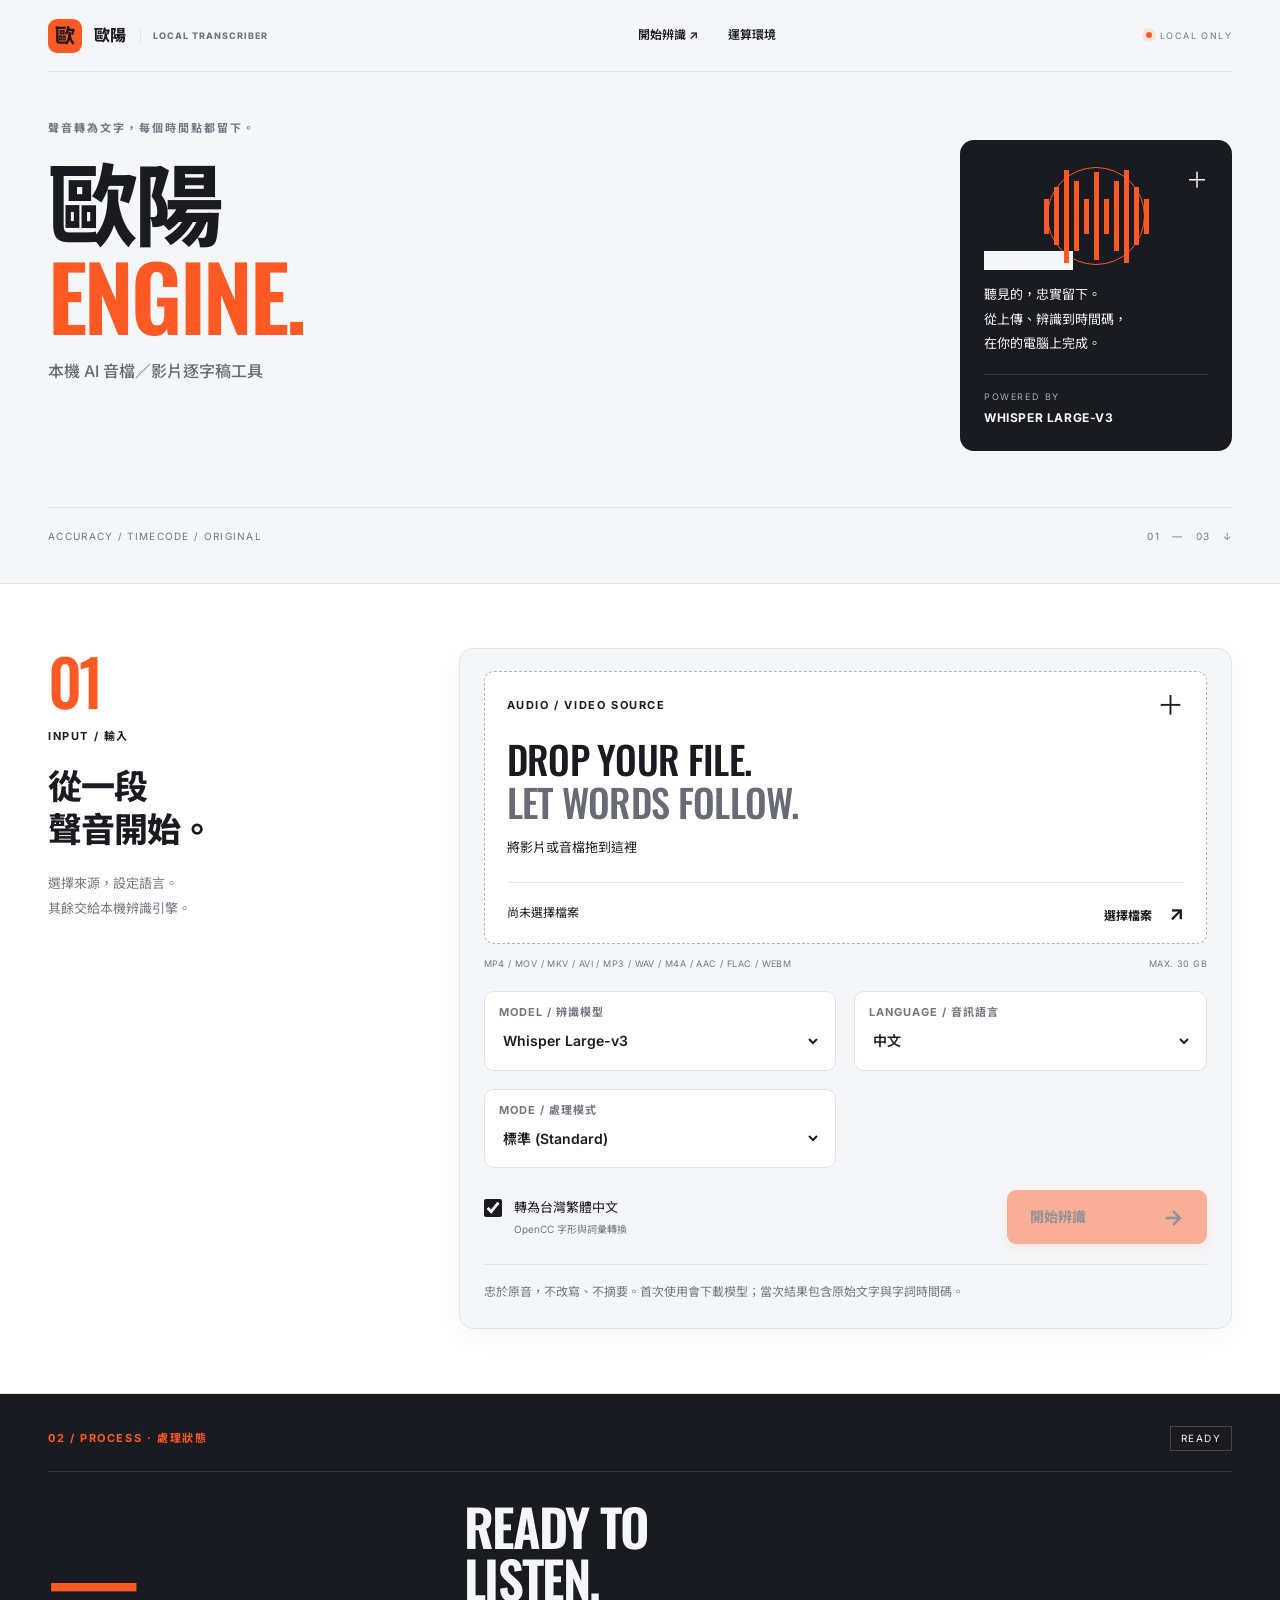
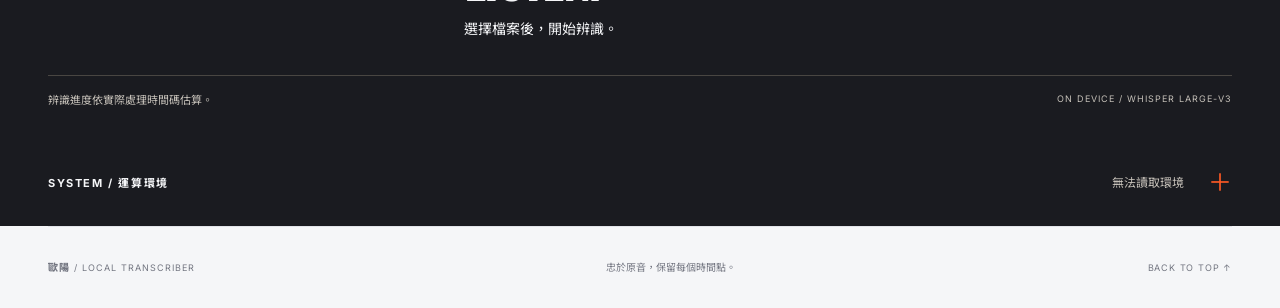
==== templates/index.html @ e0478a71 "chore: establish Local Whisper pre-desktop baseline" ====
<!doctype html>
<html lang="zh-Hant">
<head>
  <meta charset="utf-8">
  <meta name="viewport" content="width=device-width,initial-scale=1">
  <meta name="theme-color" content="#FF5820">
  <title>歐陽 · 本機逐字稿工具</title>
  <link rel="stylesheet" href="/static/style.css">
  <script defer src="/static/app.js"></script>
</head>
<body id="top">
  <a class="skip-link" href="#input">跳至檔案輸入區</a>
  <header class="masthead wrap">
    <a class="wordmark" href="#top" aria-label="歐陽 本機逐字稿首頁"><span class="brand-mark" aria-hidden="true">歐</span> 歐陽<span class="wordmark-sub">LOCAL TRANSCRIBER</span></a>
    <nav aria-label="主要導覽"><a href="#input">開始辨識 <span aria-hidden="true">↗</span></a><a href="#system">運算環境</a></nav>
    <span class="local-label"><i aria-hidden="true"></i> LOCAL ONLY</span>
  </header>
  <main>
    <section class="hero wrap" aria-labelledby="hero-title">
      <div class="hero-copy"><p class="eyebrow">聲音轉為文字，每個時間點都留下。</p><h1 id="hero-title"><span class="product-name">歐陽</span><br><span>ENGINE.</span></h1><p class="hero-caption">本機 AI 音檔／影片逐字稿工具</p></div>
      <aside class="hero-aside">
        <div class="signal" aria-hidden="true"><div class="signal-circle"></div><div class="signal-bars"><i></i><i></i><i></i><i></i><i></i><i></i><i></i><i></i><i></i><i></i><i></i></div><span>VOICE → TEXT</span><b>＋</b></div>
        <p>聽見的，忠實留下。<br>從上傳、辨識到時間碼，<br>在你的電腦上完成。</p>
        <div class="hero-spec"><span>POWERED BY</span><strong>WHISPER LARGE-V3</strong></div>
      </aside>
      <div class="hero-baseline"><span>ACCURACY / TIMECODE / ORIGINAL</span><span>01 — 03 <span aria-hidden="true">↓</span></span></div>
    </section>

    <section id="input" class="input-band band" aria-labelledby="input-title">
      <div class="wrap section-grid">
        <div class="section-intro"><span class="index">01</span><p class="eyebrow">INPUT / 輸入</p><h2 id="input-title">從一段<br>聲音開始。</h2><p class="muted">選擇來源，設定語言。<br>其餘交給本機辨識引擎。</p></div>
        <div class="input-workspace">
          <input id="file" type="file" accept=".mp4,.mov,.mkv,.avi,.mp3,.wav,.m4a,.aac,.flac,.webm" hidden>
          <button id="drop" type="button" aria-label="將影片或音檔拖到這裡，或點擊選擇檔案" aria-describedby="formats upload-limit">
            <span class="drop-top"><span class="eyebrow">AUDIO / VIDEO SOURCE</span><span class="drop-cross" aria-hidden="true">＋</span></span>
            <span class="drop-title">DROP YOUR FILE.<br><span>LET WORDS FOLLOW.</span></span>
            <span class="drop-help">將影片或音檔拖到這裡</span>
            <span class="drop-bottom"><span id="filename" aria-live="polite">尚未選擇檔案</span><span class="select-action">選擇檔案 <span aria-hidden="true">↗</span></span></span>
          </button>
          <div class="format-line"><span id="formats">MP4 / MOV / MKV / AVI / MP3 / WAV / M4A / AAC / FLAC / WEBM</span><span id="upload-limit">MAX. 30 GB</span></div>
          <div class="settings">
            <label for="model"><span class="field-label">MODEL / 辨識模型</span><select id="model"><option value="large-v3">Whisper Large-v3</option></select></label>
            <label for="language"><span class="field-label">LANGUAGE / 音訊語言</span><select id="language"><option value="zh">中文</option><option value="auto">自動偵測</option><option value="en">英文</option><option value="ja">日文</option><option value="ko">韓文</option></select></label>
            <label for="processing_mode"><span class="field-label">MODE / 處理模式</span>
              <select id="processing_mode">
                <option value="standard">標準 (Standard)</option>
                <option value="enhanced">人聲增強 (Enhanced)</option>
                <option value="dual_track">雙軌高精度 (Dual Track)</option>
              </select>
            </label>
          </div>
          <div class="input-actions"><label class="check"><input id="traditional" type="checkbox" checked><span>轉為台灣繁體中文<small>OpenCC 字形與詞彙轉換</small></span></label><button id="start" class="primary-button" disabled>開始辨識 <span aria-hidden="true">→</span></button></div>
          <p class="note">忠於原音，不改寫、不摘要。首次使用會下載模型；當次結果包含原始文字與字詞時間碼。</p>
        </div>
      </div>
    </section>

    <section id="progress" class="process-band band" aria-labelledby="process-title" data-state="idle">
      <div class="wrap"><div class="section-top"><p id="process-title" class="eyebrow">02 / PROCESS · 處理狀態</p><span id="process-state" class="status-tag">READY</span></div>
        <div class="process-layout"><div class="process-number" id="progress-number" aria-hidden="true">—</div><div class="process-copy"><p class="display" id="process-heading">READY TO<br>LISTEN.</p><h2 id="stage" role="status">選擇檔案後，開始辨識。</h2><p id="process-file" class="process-file"></p></div></div>
        <progress id="bar" max="100" value="0" hidden aria-label="目前處理進度"></progress>
        <div class="process-bottom"><p id="percent">辨識進度依實際處理時間碼估算。</p><span>ON DEVICE / WHISPER LARGE-V3</span></div>
        <p id="warning" class="warning" role="alert" hidden></p>
      </div>
    </section>

    <section id="result" hidden aria-labelledby="result-title">
      <div class="completion-band"><div class="wrap">
        <div class="section-top"><p class="eyebrow">03 / OUTPUT · 辨識完成</p><span aria-hidden="true">↗</span></div>
        <div class="completion-grid"><h2 id="result-title" class="display">PROCESS<br>COMPLETE.</h2><dl class="completion-stats"><div><dt>SEGMENTS / 字幕段落</dt><dd id="result-count">—</dd></div><div><dt>DURATION / 媒體長度</dt><dd id="result-duration">—</dd></div></dl></div>
        <p class="note">結果僅暫存：開始下一次辨識或關閉工具時自動清除。需要保留請先下載。</p>
        <div class="export-strip"><span class="eyebrow">EXPORT / 下載逐字稿</span><div id="downloads" class="downloads"></div></div>
      </div></div>
      <div class="document-band band"><div class="wrap">
        <div class="document-heading"><div><p class="eyebrow">TRANSCRIPT / 原音紀錄</p><h3 id="result-file">逐字稿</h3></div><p id="metadata"></p></div>
        <div class="workspace">
          <aside class="player-column" aria-label="媒體播放與複製"><p class="eyebrow">PLAYBACK / 回到原音</p><video id="player" controls preload="metadata" aria-label="原始媒體播放器"></video><p id="player-note" class="note">點擊逐字稿時間碼，跳到對應位置。</p><button id="copy" class="secondary-button">複製全部逐字稿 <span aria-hidden="true">↗</span></button><p id="copy-status" role="status"></p><textarea id="copy-fallback" hidden aria-label="選取並複製逐字稿"></textarea><dl class="result-specs"><div><dt>MODEL</dt><dd>Large-v3</dd></div><div><dt>LANGUAGE</dt><dd id="result-language">—</dd></div><div><dt>COMPUTE</dt><dd id="result-compute">—</dd></div><div><dt>REAL-TIME FACTOR</dt><dd id="result-rtf">—</dd></div></dl></aside>
          <div class="document-viewer"><div class="search-bar"><label for="search" class="eyebrow">FIND IN TRANSCRIPT</label><div class="search-field"><input id="search" type="search" placeholder="搜尋逐字稿，例如：媽祖" aria-label="搜尋逐字稿"><span aria-hidden="true">↗</span></div><p id="search-count" role="status"></p></div><div id="transcript" tabindex="0" role="region" aria-label="逐字稿段落"></div></div>
        </div>
      </div></div>
    </section>

    <section id="system" class="system-band"><div class="wrap"><details><summary><span class="eyebrow">SYSTEM / 運算環境</span><span class="system-summary" id="system-summary">正在檢查</span><span class="details-symbol" aria-hidden="true">＋</span></summary><p id="hardware" role="status">正在檢查 GPU…</p><p class="note">實際推論裝置以工作結果為準。CUDA 無法運作時會顯示 CPU 降級警告。</p></details></div></section>
  </main>
  <footer class="wrap footer"><span class="footer-brand">歐陽<span> / LOCAL TRANSCRIBER</span></span><span>忠於原音，保留每個時間點。</span><a href="#top" aria-label="回到頁首">BACK TO TOP ↑</a></footer>
</body>
</html>
---- static/style.css ----
@font-face{font-family:Inter;src:url('/static/fonts/Inter-Variable.ttf') format('truetype');font-style:normal;font-weight:100 900;font-display:swap}
@font-face{font-family:'Noto Sans TC';src:url('/static/fonts/NotoSansTC-Variable.ttf') format('truetype');font-style:normal;font-weight:100 900;font-display:swap}
@font-face{font-family:Oswald;src:url('/static/fonts/Oswald-Variable.ttf') format('truetype');font-style:normal;font-weight:200 700;font-display:swap}
:root{
  --color-primary:#FF5820;--color-ink:#171717;--color-background:#F4F1EB;--color-surface:#FFFFFF;
  --color-text-secondary:#74716D;--color-text-muted:#65615C;--color-border:#DCD8D1;--color-primary-soft:#FFF0E9;
  --color-orange-text:#B83208;--color-dark-border:#494642;--color-dark-muted:#C5C0B8;--color-warning-surface:#302722;--radius-sm:4px;--radius-md:8px;
  --max-width:1320px;--font-display:Oswald,'Arial Narrow',Impact,sans-serif;--font-body:Inter,'Noto Sans TC','Microsoft JhengHei',sans-serif;
  --space-section:88px;--space-gutter:48px;--motion:180ms;--focus:3px solid var(--color-primary)
}
*{box-sizing:border-box}html{scroll-behavior:smooth;scroll-padding-top:24px}body{margin:0;background:var(--color-background);color:var(--color-ink);font:16px/1.7 var(--font-body);-webkit-font-smoothing:antialiased}button,input,select,textarea{font:inherit}button,a,input,select,summary{touch-action:manipulation}button,a,select,input{transition:color var(--motion),background-color var(--motion),border-color var(--motion)}button{cursor:pointer}a{color:inherit;text-decoration:none}a:hover{text-decoration:underline;text-underline-offset:5px}button:disabled{cursor:not-allowed;opacity:.45}button:focus-visible,a:focus-visible,input:focus-visible,select:focus-visible,summary:focus-visible,textarea:focus-visible,[tabindex]:focus-visible{outline:var(--focus);outline-offset:5px}h1,h2,h3,p,dl,dd{margin:0}button{color:var(--color-ink)}.wrap{width:calc(100% - var(--space-gutter)*2);max-width:var(--max-width);margin-inline:auto}.band{padding-block:var(--space-section)}.eyebrow,.field-label{font-size:11px;font-weight:700;line-height:1.5;letter-spacing:1.6px}.muted,.note{color:var(--color-text-muted)}.note{font-size:12px;line-height:1.9}.display{font-family:var(--font-display);font-weight:600;line-height:1.03;letter-spacing:-1.7px}.skip-link{position:absolute;top:-100px;left:20px;padding:10px 20px;background:var(--color-ink);color:var(--color-surface);z-index:10}.skip-link:focus{top:12px}
.masthead{display:flex;align-items:center;justify-content:space-between;gap:30px;height:90px;border-bottom:1px solid var(--color-ink)}.wordmark{display:flex;align-items:center;gap:12px;font-size:17px;letter-spacing:2px;font-weight:800}.wordmark:hover{text-decoration:none}.brand-mark{background:var(--color-primary);width:33px;height:33px;display:grid;place-content:center;font-family:var(--font-display);font-size:25px;line-height:1;letter-spacing:-2px;padding-right:2px}.wordmark-sub{font-size:9px;letter-spacing:1px;border-left:1px solid var(--color-border);padding-left:12px;margin-left:2px}.masthead nav{display:flex;gap:30px;font-size:12px;font-weight:600}.local-label{display:flex;align-items:center;gap:8px;white-space:nowrap;font-size:10px;letter-spacing:1.4px}.local-label i{width:6px;height:6px;border-radius:50%;background:var(--color-primary)}
.hero{display:grid;grid-template-columns:repeat(12,minmax(0,1fr));gap:24px;padding-top:66px}.hero-copy{grid-column:span 8}.hero .eyebrow{margin-bottom:26px;letter-spacing:2px}h1{font:600 clamp(72px,8.4vw,120px)/.99 var(--font-display);letter-spacing:-3.5px}h1 span{color:var(--color-primary)}.hero-caption{margin-top:28px;font-size:16px;font-weight:500}.hero-aside{grid-column:10 / span 3;align-self:end}.hero-aside>p{font-size:14px;line-height:1.9;margin:20px 0}.hero-spec{border-top:1px solid var(--color-border);padding-top:14px;display:flex;flex-direction:column;gap:4px}.hero-spec span{font-size:9px;letter-spacing:1.6px;color:var(--color-text-muted)}.hero-spec strong{font-size:12px;letter-spacing:.6px}.hero-baseline{grid-column:1/-1;display:flex;justify-content:space-between;border-top:1px solid var(--color-border);padding:20px 0;margin-top:38px;font-size:10px;letter-spacing:1.3px}.hero-baseline span:last-child{word-spacing:8px}.signal{height:150px;position:relative;display:flex;align-items:center;justify-content:center}.signal-circle{width:138px;height:138px;border:1px solid var(--color-primary);border-radius:50%;position:absolute}.signal-bars{display:flex;align-items:center;gap:5px;z-index:1}.signal-bars i{width:7px;background:var(--color-primary);height:35px}.signal-bars i:nth-child(2n){height:58px}.signal-bars i:nth-child(3n){height:93px}.signal-bars i:nth-child(4n){height:70px}.signal-bars i:nth-child(6){height:122px}.signal>span{position:absolute;bottom:0;left:0;background:var(--color-background);padding:2px 6px;font-size:9px;letter-spacing:1px}.signal>b{position:absolute;right:0;top:0;font-size:22px;font-weight:400}
.input-band{background:var(--color-surface);border-block:1px solid var(--color-border)}.section-grid{display:grid;grid-template-columns:repeat(12,minmax(0,1fr));gap:32px}.section-intro{grid-column:span 4}.section-intro .index{display:block;font:500 80px/1 var(--font-display);color:var(--color-primary);letter-spacing:-3px;margin-bottom:16px}.section-intro .eyebrow{margin-bottom:22px}.section-intro h2{font-size:clamp(30px,3.2vw,44px);font-weight:800;line-height:1.4;letter-spacing:-1px}.section-intro .muted{font-size:13px;margin-top:20px;line-height:1.9}.input-workspace{grid-column:span 8;min-width:0}#drop{width:100%;display:flex;flex-direction:column;align-items:stretch;text-align:left;border:1px solid var(--color-ink);border-radius:0;background:var(--color-background);padding:26px 30px 0;min-height:280px}#drop:hover{background:var(--color-primary-soft);border-color:var(--color-primary)}#drop.over{background:var(--color-primary-soft);outline:3px solid var(--color-primary);outline-offset:-3px}#drop.has-file{border-color:var(--color-primary)}.drop-top{display:flex;align-items:center;justify-content:space-between}.drop-cross{font-size:27px;line-height:1}.drop-title{font:500 clamp(25px,3.2vw,44px)/1.12 var(--font-display);letter-spacing:-.7px;margin-top:24px}.drop-title>span{color:var(--color-text-secondary)}.drop-help{font-size:13px;margin:13px 0 24px}.drop-bottom{display:flex;align-items:center;justify-content:space-between;gap:20px;border-top:1px solid var(--color-ink);padding-block:15px;margin-top:auto;font-size:12px}#filename{overflow-wrap:anywhere;min-width:0}.select-action{white-space:nowrap;font-weight:700}.select-action>span{font-size:20px;margin-left:14px}.format-line{display:flex;gap:16px;justify-content:space-between;font-size:9px;letter-spacing:.4px;color:var(--color-text-muted);padding:12px 0 24px}.format-line>span:last-child{white-space:nowrap}.settings{display:grid;grid-template-columns:1fr 1fr;gap:24px}.field-label{display:block;margin-bottom:10px;letter-spacing:1px}select{width:100%;border:0;border-bottom:1px solid var(--color-ink);border-radius:0;background:var(--color-surface);padding:12px 26px 12px 0;color:var(--color-ink);font-size:14px;min-height:48px}select:hover{border-color:var(--color-primary)}.input-actions{display:flex;align-items:center;justify-content:space-between;gap:20px;padding-top:28px}.check{display:flex;align-items:flex-start;gap:12px;font-size:13px;cursor:pointer}.check input{accent-color:var(--color-ink);width:18px;height:18px;margin:3px 0 0;flex-shrink:0}.check small{display:block;font-size:10px;color:var(--color-text-muted);margin-top:3px}.primary-button,.secondary-button{display:flex;align-items:center;justify-content:space-between;gap:35px;border:1px solid var(--color-ink);border-radius:0;padding:14px 22px;min-height:52px;font-size:14px;font-weight:700}.primary-button{border-color:var(--color-primary);background:var(--color-primary);min-width:200px}.primary-button:hover:not(:disabled){background:var(--color-ink);border-color:var(--color-ink);color:var(--color-surface)}.primary-button span,.secondary-button span{font-size:22px;line-height:1}.secondary-button{background:transparent}.secondary-button:hover{background:var(--color-ink);color:var(--color-surface)}.input-workspace>.note{border-top:1px solid var(--color-border);padding-top:20px;margin-top:28px}
.process-band{background:var(--color-ink);color:var(--color-background);padding-block:48px}.section-top{display:flex;justify-content:space-between;align-items:center;gap:20px}.process-band .section-top{border-bottom:1px solid var(--color-dark-border);padding-bottom:20px}.process-band .eyebrow{color:var(--color-primary)}.status-tag{font-size:10px;letter-spacing:1.5px;border:1px solid var(--color-dark-border);padding:3px 10px}.process-layout{display:grid;grid-template-columns:4fr 8fr;gap:32px;align-items:center;padding:38px 0}.process-number{font:500 clamp(72px,8vw,112px)/1 var(--font-display);letter-spacing:-3px;color:var(--color-primary)}.process-number small{font-size:.4em;margin-left:4px}.process-copy .display{font-size:clamp(30px,4vw,52px);white-space:pre-line}.process-copy h2{font-size:14px;font-weight:400;margin-top:12px;color:var(--color-background)}.process-file{font-size:12px;color:var(--color-dark-muted);margin-top:6px;overflow-wrap:anywhere}progress{display:block;width:100%;height:3px;border:0;border-radius:0;appearance:none;background:var(--color-dark-border);color:var(--color-primary)}progress::-webkit-progress-bar{background:var(--color-dark-border)}progress::-webkit-progress-value{background:var(--color-primary);transition:width 180ms linear}progress::-moz-progress-bar{background:var(--color-primary)}.process-bottom{display:flex;justify-content:space-between;gap:20px;font-size:11px;padding-top:15px;color:var(--color-dark-muted);border-top:1px solid var(--color-dark-border)}.process-bottom>span{font-size:9px;letter-spacing:1px}.warning{border-left:3px solid var(--color-primary);padding:12px 18px;background:var(--color-warning-surface);color:var(--color-background);font-size:13px;margin-top:24px}.process-band[data-state=error] .process-number{font-size:65px}.process-band[data-state=done]{padding-block:28px}.process-band[data-state=done] .process-layout{padding-block:22px}.process-band[data-state=done] .process-number{font-size:68px}.process-band[data-state=done] .process-copy .display{font-size:32px}
.completion-band{background:var(--color-primary);padding-block:42px}.completion-band .section-top{padding-bottom:28px}.completion-grid{display:grid;grid-template-columns:1fr 1fr;gap:48px;align-items:end}.completion-grid h2{font-size:clamp(52px,5.5vw,76px)}.completion-stats{display:grid;grid-template-columns:1fr 1.5fr;gap:24px;align-items:end}.completion-stats dt{font-size:10px;letter-spacing:1px;font-weight:600;margin-bottom:6px}.completion-stats dd{font:500 clamp(36px,4vw,56px)/1.1 var(--font-display);letter-spacing:-1px}.export-strip{display:flex;align-items:center;justify-content:space-between;gap:20px;border-top:1px solid var(--color-ink);margin-top:30px;padding-top:22px}.downloads{display:flex;flex-wrap:wrap;gap:8px}.downloads a{font-size:12px;font-weight:700;border:1px solid var(--color-ink);padding:10px 14px;min-height:44px;display:flex;align-items:center;gap:16px}.downloads a:first-child{background:var(--color-ink);color:var(--color-background)}.downloads a:hover{background:var(--color-ink);color:var(--color-background);text-decoration:none}.downloads a:focus-visible{outline-color:var(--color-ink)}
.document-band{background:var(--color-surface)}.document-heading{display:flex;justify-content:space-between;gap:25px;align-items:end;border-bottom:2px solid var(--color-ink);padding-bottom:26px;margin-bottom:32px}.document-heading h3{font-size:25px;line-height:1.5;overflow-wrap:anywhere;margin-top:12px}.document-heading>div{min-width:0;flex:1}#metadata{font-size:12px;color:var(--color-text-muted);text-align:right;max-width:320px}.workspace{display:grid;grid-template-columns:4fr 8fr;gap:48px}.player-column{align-self:start;position:sticky;top:24px;min-width:0}.player-column>.eyebrow{margin-bottom:16px}video{display:block;width:100%;max-height:300px;background:var(--color-ink);border-radius:0}.player-column>.note{margin-top:14px}.player-column>.secondary-button{width:100%;margin-top:25px;font-size:12px}#copy-status{font-size:12px;margin-top:10px}textarea{width:100%;min-height:180px;border:1px solid var(--color-ink);padding:12px;border-radius:0}.result-specs{margin-top:28px;border-top:1px solid var(--color-ink)}.result-specs>div{display:flex;justify-content:space-between;gap:15px;padding:11px 0;border-bottom:1px solid var(--color-border);font-size:11px}.result-specs dt{color:var(--color-text-muted);font-size:9px;letter-spacing:1px}.result-specs dd{font-weight:600;overflow-wrap:anywhere}.document-viewer{min-width:0}.search-bar{padding:0 0 16px;border-bottom:1px solid var(--color-ink)}.search-field{display:flex;align-items:center;border-bottom:1px solid var(--color-border);margin-top:8px}.search-field>span{padding:10px;color:var(--color-orange-text)}#search{width:100%;border:0;background:var(--color-surface);color:var(--color-ink);padding:12px 0;font-size:14px;border-radius:0;min-width:0}#search::placeholder{color:var(--color-text-muted)}#search-count{font-size:11px;color:var(--color-text-muted);margin-top:12px}#transcript{max-height:740px;overflow:auto;scrollbar-color:var(--color-border) transparent;scrollbar-width:thin;overscroll-behavior:contain}.segment{display:grid;grid-template-columns:116px minmax(0,1fr);column-gap:20px;padding:24px 16px 24px 0;border-bottom:1px solid var(--color-border);border-left:3px solid transparent;transition:background-color var(--motion),border-color var(--motion)}.segment:hover{background:var(--color-primary-soft)}.segment.active{background:var(--color-primary-soft);border-left-color:var(--color-primary)}.segment button{align-self:start;border:0;background:transparent;color:var(--color-orange-text);font-family:var(--font-display);font-size:16px;text-align:left;padding:2px 10px;min-height:44px;line-height:1.5}.segment button small{display:block;font-family:var(--font-body);font-size:10px;color:var(--color-text-muted);letter-spacing:.2px}.segment p{font-size:17px;line-height:1.95;white-space:pre-wrap;overflow-wrap:anywhere}.empty-state{padding:32px 0;font-size:14px;color:var(--color-text-muted)}
.history-band{border-top:1px solid var(--color-border)}.history-content{grid-column:span 8;min-width:0}.archive-header{display:flex;justify-content:space-between;align-items:center;border-bottom:2px solid var(--color-ink);padding-bottom:16px}.archive-header>span:last-child{font:500 24px/1 var(--font-display);color:var(--color-orange-text)}.history-row{display:flex;gap:18px;align-items:center;border-bottom:1px solid var(--color-border);padding:8px 0}.history-open{border:0;display:grid;grid-template-columns:28px minmax(0,1fr) 18px;gap:12px;align-items:center;background:transparent;text-align:left;flex:1;min-width:0;padding:17px 0}.history-open:hover{background:var(--color-primary-soft)}.history-index{font-family:var(--font-display);font-size:16px;color:var(--color-text-muted)}.history-name{display:block;font-size:14px;font-weight:600;overflow-wrap:anywhere}.history-stage{display:block;font-size:11px;color:var(--color-text-muted);margin-top:3px}.history-arrow{font-size:20px}.history-row.current{border-left:3px solid var(--color-primary);padding-left:12px}.history-delete{background:transparent;border:0;border-bottom:1px solid var(--color-border);font-size:11px;min-height:44px;padding:7px 10px;white-space:nowrap}.history-delete:hover{background:var(--color-ink);color:var(--color-surface)}#history-notice{font-size:12px;margin-top:12px;color:var(--color-orange-text)}
.system-band{background:var(--color-ink);color:var(--color-background);padding-block:28px}.system-band summary{display:flex;gap:24px;align-items:center;cursor:pointer;list-style:none;min-height:44px}.system-band summary::-webkit-details-marker{display:none}.system-summary{margin-left:auto;font-size:12px;color:var(--color-dark-muted)}.details-symbol{font-size:24px;color:var(--color-primary)}details[open] .details-symbol{transform:rotate(45deg)}#hardware{font-size:14px;border-top:1px solid var(--color-dark-border);padding-top:20px;margin-top:18px;line-height:2}.system-band .note{color:var(--color-dark-muted);margin-top:8px}.footer{display:flex;justify-content:space-between;align-items:center;gap:24px;padding-block:32px;font-size:10px}.footer-brand{font-weight:800;letter-spacing:1px}.footer-brand span{font-size:9px;font-weight:400}.footer>a{font-size:9px;letter-spacing:.8px}
[hidden]{display:none!important}
@media(min-width:1600px){:root{--space-section:100px}.hero{padding-top:82px;padding-bottom:12px}}
@media(max-width:1050px){:root{--space-gutter:32px;--space-section:64px}.wordmark-sub{display:none}.masthead nav{gap:20px}.hero-copy{grid-column:span 8}.hero-aside{grid-column:9/span 4}.hero{padding-top:52px}.section-grid{gap:28px}.section-intro{grid-column:span 3}.input-workspace,.history-content{grid-column:span 9}.section-intro h2{font-size:30px}.section-intro .index{font-size:68px}.workspace{grid-template-columns:4fr 7fr;gap:28px}.segment{grid-template-columns:94px minmax(0,1fr);gap:12px}.segment p{font-size:16px}.completion-stats{gap:16px}.export-strip{align-items:start;flex-direction:column}}
@media(max-width:720px){:root{--space-gutter:24px;--space-section:40px}.masthead{height:74px;gap:10px}.wordmark{font-size:15px;gap:8px}.masthead nav{gap:18px;font-size:11px}.masthead nav a:first-child{display:none}.local-label{display:none}.hero{grid-template-columns:1fr;gap:24px;padding-top:40px}.hero-copy,.hero-aside{grid-column:auto}h1{font-size:clamp(52px,16.5vw,96px);letter-spacing:-2.5px}.hero .eyebrow{font-size:10px;letter-spacing:1px;margin-bottom:22px}.hero-caption{font-size:14px;margin-top:22px}.hero-aside{display:grid;grid-template-columns:1.2fr 1fr;gap:10px;align-items:center}.hero-aside>p{margin:0;font-size:12px}.signal{display:none}.hero-spec{padding-top:0;border-top:0;border-left:1px solid var(--color-border);padding-left:18px}.hero-spec strong{font-size:10px}.hero-baseline{grid-column:auto;margin-top:0;padding-block:16px;font-size:8px}.section-grid{grid-template-columns:1fr;gap:28px}.section-intro,.input-workspace,.history-content{grid-column:auto}.section-intro{display:grid;grid-template-columns:58px 1fr;gap:0 16px}.section-intro .index{grid-row:1/3;font-size:60px;margin:0}.section-intro .eyebrow{margin-bottom:6px;font-size:10px}.section-intro h2{font-size:26px;line-height:1.4}.section-intro h2 br{display:none}.section-intro>.muted{display:none}#drop{min-height:260px;padding:20px 20px 0}.drop-title{font-size:clamp(27px,6.8vw,39px)}.drop-top .eyebrow{font-size:9px}.drop-help{font-size:12px}.drop-bottom{gap:12px;font-size:11px;align-items:flex-start}.select-action>span{margin-left:4px}.format-line{flex-direction:column;gap:5px;font-size:8px;padding-bottom:22px}.settings{gap:20px}.field-label{font-size:9px;letter-spacing:.6px}select{font-size:12px}.input-actions{align-items:stretch;flex-direction:column;padding-top:24px;gap:24px}.primary-button{width:100%}.check{font-size:12px}.input-workspace>.note{font-size:11px;margin-top:24px}.process-band{padding-block:30px}.process-band .eyebrow{font-size:9px;letter-spacing:1px}.process-layout{grid-template-columns:1fr 1.4fr;gap:20px;padding-block:28px}.process-number{font-size:72px}.process-copy .display{font-size:28px;letter-spacing:-.6px}.process-copy h2{font-size:12px}.process-bottom{flex-direction:column;gap:8px}.process-bottom>span{font-size:8px}.completion-band{padding-block:30px}.completion-grid{grid-template-columns:1fr;gap:28px}.completion-grid h2{font-size:58px}.completion-stats{grid-template-columns:1fr 1.5fr}.completion-stats dd{font-size:40px}.completion-stats dt{font-size:9px}.downloads{width:100%;gap:8px}.downloads a{flex:1 1 auto;justify-content:space-between;font-size:11px;padding:10px 12px}.document-heading{display:block;padding-bottom:20px;margin-bottom:24px}.document-heading h3{font-size:21px}#metadata{text-align:left;margin-top:12px;max-width:none}.workspace{grid-template-columns:1fr;gap:32px}.player-column{position:static}.result-specs{display:grid;grid-template-columns:1fr 1fr;gap:0 20px}.result-specs>div{font-size:10px}.result-specs dt{font-size:8px}.player-column>.secondary-button{min-height:48px}#transcript{max-height:650px}.segment{grid-template-columns:1fr;padding:18px 12px 18px 5px;gap:8px}.segment button{display:flex;gap:14px;align-items:center;padding:0 7px;min-height:36px;font-size:15px}.segment button small{font-size:10px}.segment p{padding-left:7px;font-size:16px;line-height:1.9}.history-row{gap:8px}.history-open{gap:7px;grid-template-columns:20px minmax(0,1fr) 15px}.history-name{font-size:12px}.history-stage{font-size:10px}.history-delete{padding-inline:7px;font-size:10px}.system-band summary{gap:12px;flex-wrap:wrap}.system-band .eyebrow{font-size:9px}.system-summary{font-size:10px;max-width:50%}.details-symbol{margin-left:auto}.footer{flex-wrap:wrap;font-size:9px;gap:15px}.footer-brand{flex-basis:100%}}
@media(prefers-reduced-motion:reduce){html{scroll-behavior:auto}*,*::before,*::after{transition:none!important;animation:none!important}}
/* Keep intrinsic text widths from stretching editorial columns on narrow phones. */
.process-copy,.completion-stats>div,.settings>label,.hero-aside>*,.result-specs dd{min-width:0}
.process-copy .display{overflow-wrap:anywhere}
.completion-stats dd{font-variant-numeric:tabular-nums}
@media(max-width:360px){
  .process-layout{grid-template-columns:minmax(0,1fr);gap:18px}
  .process-copy .display{font-size:30px}
  .completion-stats{grid-template-columns:minmax(0,1fr) minmax(0,1.5fr);gap:12px}
  .completion-stats dd{font-size:32px}
  .result-specs{grid-template-columns:1fr}
  .section-intro h2{font-size:23px}
}
@media(min-width:721px) and (max-width:900px){.section-intro h2{font-size:24px}.section-intro .muted{font-size:12px}}

/* Product identity: 歐陽. Recognition model names remain unchanged. */
h1 .product-name{font-family:var(--font-body);font-weight:800;color:var(--color-ink);letter-spacing:-.04em}
.brand-mark{font-family:var(--font-body);font-size:20px;font-weight:800;letter-spacing:0;padding:0}

/* Desktop utility refinement: keep the editorial identity, but make the app feel
   like a focused Windows workspace instead of a campaign landing page. */
:root{
  --color-background:#f5f6f8;
  --color-surface:#ffffff;
  --color-ink:#1a1b20;
  --color-text-secondary:#686b75;
  --color-text-muted:#737681;
  --color-border:#e2e4e9;
  --color-primary:#ff5a24;
  --color-primary-soft:#fff3ed;
  --radius-sm:8px;
  --radius-md:14px;
  --max-width:1240px;
  --space-section:64px;
}
body{background:var(--color-background)}
.masthead{position:sticky;top:0;z-index:5;height:72px;background:rgba(245,246,248,.94);backdrop-filter:blur(14px);border-bottom:1px solid var(--color-border)}
.wordmark{letter-spacing:0;font-size:16px}.wordmark-sub{color:var(--color-text-muted);border-color:var(--color-border)}
.brand-mark{border-radius:9px;width:34px;height:34px}
.local-label{color:var(--color-text-muted);font-size:9px}.local-label i{box-shadow:0 0 0 4px rgba(255,90,36,.12)}
.hero{padding-top:48px;padding-bottom:18px;gap:32px}.hero .eyebrow{margin-bottom:18px;color:var(--color-text-muted)}
h1{font-size:clamp(60px,7vw,92px);letter-spacing:-2.8px}.hero-caption{margin-top:18px;color:var(--color-text-secondary)}
.hero-aside{background:var(--color-ink);color:var(--color-background);padding:22px 24px;border-radius:var(--radius-md);align-self:start;margin-top:20px}.hero-aside>p{font-size:13px;margin:12px 0 18px}.hero-spec{border-color:#3a3c43}.hero-spec span{color:#a8abb4}.hero-baseline{margin-top:24px;border-color:var(--color-border);color:var(--color-text-muted)}
.signal{height:108px}.signal-circle{width:98px;height:98px}.signal-bars i{width:5px}.signal-bars i:nth-child(6){height:88px}
.input-band{border-block:1px solid var(--color-border);background:var(--color-surface)}
.section-grid{gap:48px}.section-intro .index{font-size:64px}.section-intro h2{font-size:34px;line-height:1.25}.section-intro .muted{color:var(--color-text-muted)}
.input-workspace{background:var(--color-background);border:1px solid var(--color-border);border-radius:var(--radius-md);padding:22px 24px 24px;box-shadow:0 8px 30px rgba(25,28,38,.04)}
#drop{min-height:214px;padding:20px 22px 0;border:1px dashed #aeb2bc;border-radius:10px;background:var(--color-surface)}#drop:hover,#drop.over{background:var(--color-primary-soft);border-color:var(--color-primary)}
.drop-title{font-size:clamp(28px,3vw,40px);margin-top:18px}.drop-bottom{border-color:var(--color-border);padding-block:13px}.format-line{padding-bottom:20px;color:var(--color-text-muted)}
.settings{gap:18px}.settings label{background:var(--color-surface);padding:12px 14px;border:1px solid var(--color-border);border-radius:10px}.field-label{color:var(--color-text-muted);margin-bottom:3px}select{border-bottom:0;min-height:34px;padding-block:4px;background:transparent;font-weight:600}
.input-actions{padding-top:22px}.primary-button,.secondary-button{border-radius:9px;min-height:48px}.primary-button{box-shadow:0 5px 12px rgba(255,90,36,.18)}.input-workspace>.note{border-color:var(--color-border);padding-top:16px;margin-top:20px}
.process-band{padding-block:32px}.process-band .section-top{border-color:#363840}.process-layout{padding:28px 0}.process-number{font-size:88px}
.completion-band{padding-block:32px}.completion-grid h2{font-size:clamp(44px,4.5vw,64px)}.completion-band .section-top{padding-bottom:20px}.export-strip{margin-top:22px;padding-top:18px}.downloads a{border-radius:8px}
.document-band{padding-block:64px}.document-heading{padding-bottom:20px;margin-bottom:24px}.document-heading h3{font-size:22px}.workspace{gap:36px}.player-column{background:var(--color-background);border:1px solid var(--color-border);border-radius:var(--radius-md);padding:18px}.player-column>.eyebrow{margin-bottom:12px}video{border-radius:9px}.player-column>.secondary-button{background:var(--color-surface);border-color:var(--color-border)}
.document-viewer{border-left:1px solid var(--color-border);padding-left:28px}.search-bar{border-color:var(--color-border)}.search-field{border-color:var(--color-border)}#search{background:transparent}.segment{padding-block:18px;border-color:var(--color-border);border-radius:8px}.segment:hover,.segment.active{background:var(--color-primary-soft)}
.system-band{padding-block:20px}.footer{border-top:1px solid var(--color-border);color:var(--color-text-muted)}
@media(max-width:1050px){.input-workspace{padding:18px}.document-viewer{padding-left:20px}.hero-aside{grid-column:9/span 4}}
@media(max-width:720px){.masthead{height:64px}.hero{padding-top:32px}.hero-aside{padding:16px 18px;margin-top:0}.input-workspace{padding:14px}.settings{grid-template-columns:1fr}.document-band{padding-block:40px}.document-viewer{border-left:0;padding-left:0}.player-column{padding:14px}.section-intro h2{font-size:28px}}
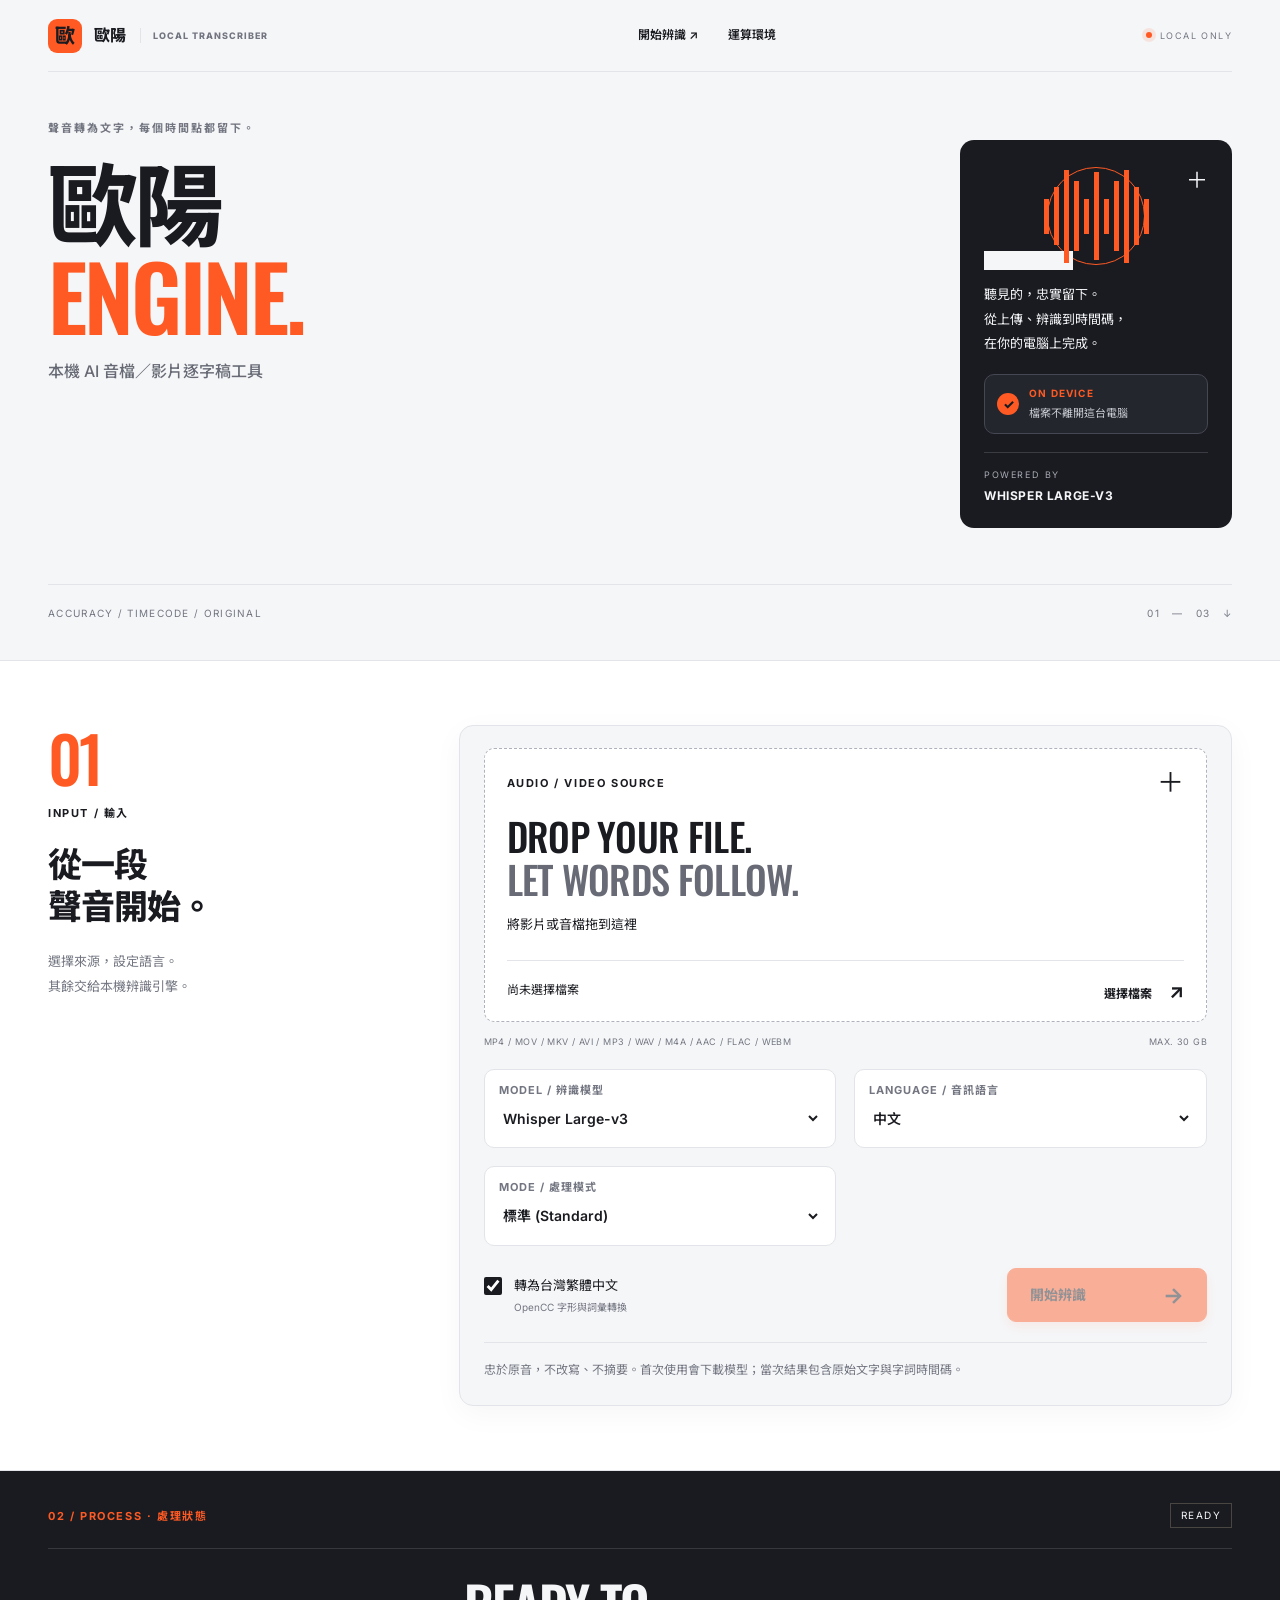
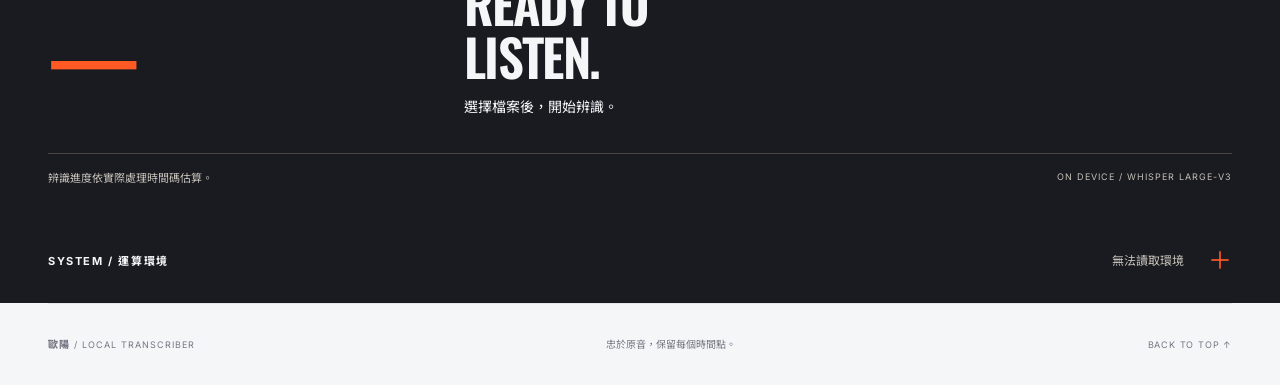
==== commit 8678982f: "feat(ui): refresh Local Whisper desktop experience" ====
--- a/templates/index.html
+++ b/templates/index.html
@@ -21,6 +21,7 @@
       <aside class="hero-aside">
         <div class="signal" aria-hidden="true"><div class="signal-circle"></div><div class="signal-bars"><i></i><i></i><i></i><i></i><i></i><i></i><i></i><i></i><i></i><i></i><i></i></div><span>VOICE → TEXT</span><b>＋</b></div>
         <p>聽見的，忠實留下。<br>從上傳、辨識到時間碼，<br>在你的電腦上完成。</p>
+        <div class="privacy-badge" role="status"><span class="privacy-icon" aria-hidden="true">✓</span><span><strong>ON DEVICE</strong><small>檔案不離開這台電腦</small></span></div>
         <div class="hero-spec"><span>POWERED BY</span><strong>WHISPER LARGE-V3</strong></div>
       </aside>
       <div class="hero-baseline"><span>ACCURACY / TIMECODE / ORIGINAL</span><span>01 — 03 <span aria-hidden="true">↓</span></span></div>
@@ -84,4 +85,4 @@
   </main>
   <footer class="wrap footer"><span class="footer-brand">歐陽<span> / LOCAL TRANSCRIBER</span></span><span>忠於原音，保留每個時間點。</span><a href="#top" aria-label="回到頁首">BACK TO TOP ↑</a></footer>
 </body>
-</html>+</html>
--- a/static/style.css
+++ b/static/style.css
@@ -63,7 +63,7 @@
 .local-label{color:var(--color-text-muted);font-size:9px}.local-label i{box-shadow:0 0 0 4px rgba(255,90,36,.12)}
 .hero{padding-top:48px;padding-bottom:18px;gap:32px}.hero .eyebrow{margin-bottom:18px;color:var(--color-text-muted)}
 h1{font-size:clamp(60px,7vw,92px);letter-spacing:-2.8px}.hero-caption{margin-top:18px;color:var(--color-text-secondary)}
-.hero-aside{background:var(--color-ink);color:var(--color-background);padding:22px 24px;border-radius:var(--radius-md);align-self:start;margin-top:20px}.hero-aside>p{font-size:13px;margin:12px 0 18px}.hero-spec{border-color:#3a3c43}.hero-spec span{color:#a8abb4}.hero-baseline{margin-top:24px;border-color:var(--color-border);color:var(--color-text-muted)}
+.hero-aside{background:var(--color-ink);color:var(--color-background);padding:22px 24px;border-radius:var(--radius-md);align-self:start;margin-top:20px}.hero-aside>p{font-size:13px;margin:12px 0 18px}.privacy-badge{display:flex;align-items:center;gap:10px;border:1px solid #454852;border-radius:10px;padding:10px 12px;margin:0 0 18px;background:#24262d}.privacy-icon{display:grid;place-items:center;width:22px;height:22px;border-radius:50%;background:var(--color-primary);color:var(--color-ink);font-size:13px;font-weight:800}.privacy-badge strong,.privacy-badge small{display:block}.privacy-badge strong{font-size:10px;letter-spacing:1.2px;color:var(--color-primary)}.privacy-badge small{font-size:11px;color:#c7c9d0;margin-top:2px}.hero-spec{border-color:#3a3c43}.hero-spec span{color:#a8abb4}.hero-baseline{margin-top:24px;border-color:var(--color-border);color:var(--color-text-muted)}
 .signal{height:108px}.signal-circle{width:98px;height:98px}.signal-bars i{width:5px}.signal-bars i:nth-child(6){height:88px}
 .input-band{border-block:1px solid var(--color-border);background:var(--color-surface)}
 .section-grid{gap:48px}.section-intro .index{font-size:64px}.section-intro h2{font-size:34px;line-height:1.25}.section-intro .muted{color:var(--color-text-muted)}
@@ -78,4 +78,4 @@
 .document-viewer{border-left:1px solid var(--color-border);padding-left:28px}.search-bar{border-color:var(--color-border)}.search-field{border-color:var(--color-border)}#search{background:transparent}.segment{padding-block:18px;border-color:var(--color-border);border-radius:8px}.segment:hover,.segment.active{background:var(--color-primary-soft)}
 .system-band{padding-block:20px}.footer{border-top:1px solid var(--color-border);color:var(--color-text-muted)}
 @media(max-width:1050px){.input-workspace{padding:18px}.document-viewer{padding-left:20px}.hero-aside{grid-column:9/span 4}}
-@media(max-width:720px){.masthead{height:64px}.hero{padding-top:32px}.hero-aside{padding:16px 18px;margin-top:0}.input-workspace{padding:14px}.settings{grid-template-columns:1fr}.document-band{padding-block:40px}.document-viewer{border-left:0;padding-left:0}.player-column{padding:14px}.section-intro h2{font-size:28px}}
+@media(max-width:720px){.masthead{height:64px}.hero{padding-top:32px}.hero-aside{padding:16px 18px;margin-top:0}.privacy-badge{margin-top:14px}.input-workspace{padding:14px}.settings{grid-template-columns:1fr}.document-band{padding-block:40px}.document-viewer{border-left:0;padding-left:0}.player-column{padding:14px}.section-intro h2{font-size:28px}}
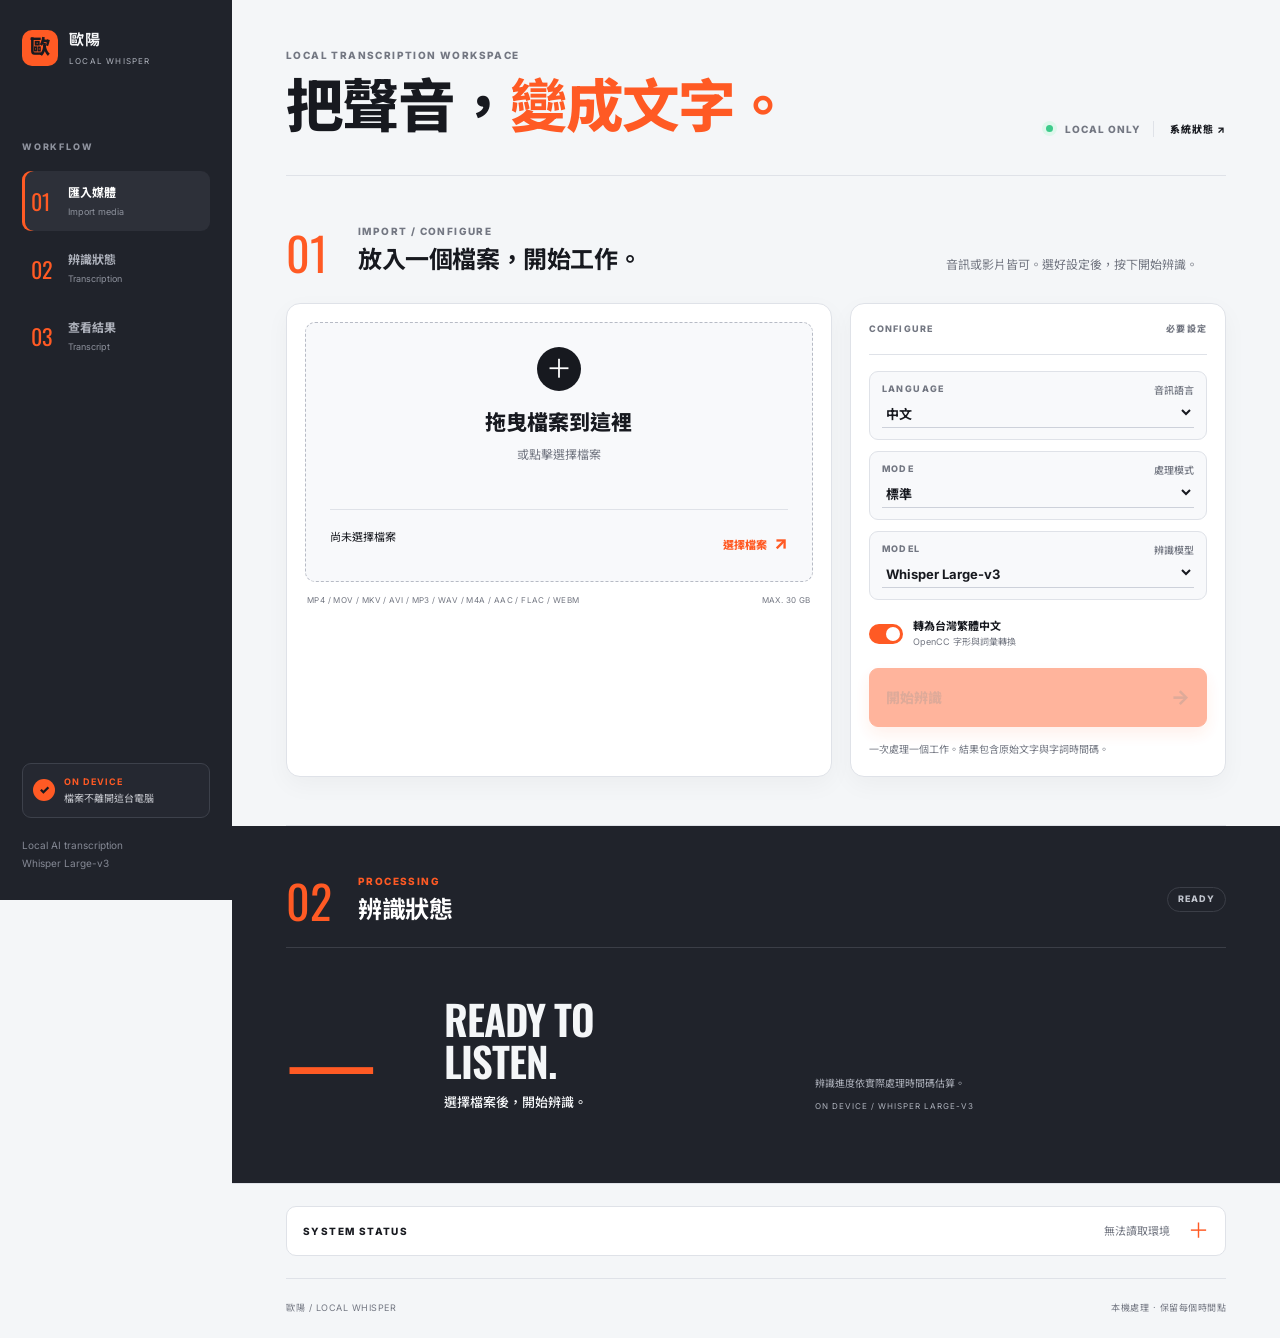
==== commit b4383871: "feat(ui): redesign Local Whisper workspace" ====
--- a/templates/index.html
+++ b/templates/index.html
@@ -3,86 +3,71 @@
 <head>
   <meta charset="utf-8">
   <meta name="viewport" content="width=device-width,initial-scale=1">
-  <meta name="theme-color" content="#FF5820">
+  <meta name="theme-color" content="#f4f6f8">
   <title>歐陽 · 本機逐字稿工具</title>
   <link rel="stylesheet" href="/static/style.css">
   <script defer src="/static/app.js"></script>
 </head>
 <body id="top">
-  <a class="skip-link" href="#input">跳至檔案輸入區</a>
-  <header class="masthead wrap">
-    <a class="wordmark" href="#top" aria-label="歐陽 本機逐字稿首頁"><span class="brand-mark" aria-hidden="true">歐</span> 歐陽<span class="wordmark-sub">LOCAL TRANSCRIBER</span></a>
-    <nav aria-label="主要導覽"><a href="#input">開始辨識 <span aria-hidden="true">↗</span></a><a href="#system">運算環境</a></nav>
-    <span class="local-label"><i aria-hidden="true"></i> LOCAL ONLY</span>
-  </header>
-  <main>
-    <section class="hero wrap" aria-labelledby="hero-title">
-      <div class="hero-copy"><p class="eyebrow">聲音轉為文字，每個時間點都留下。</p><h1 id="hero-title"><span class="product-name">歐陽</span><br><span>ENGINE.</span></h1><p class="hero-caption">本機 AI 音檔／影片逐字稿工具</p></div>
-      <aside class="hero-aside">
-        <div class="signal" aria-hidden="true"><div class="signal-circle"></div><div class="signal-bars"><i></i><i></i><i></i><i></i><i></i><i></i><i></i><i></i><i></i><i></i><i></i></div><span>VOICE → TEXT</span><b>＋</b></div>
-        <p>聽見的，忠實留下。<br>從上傳、辨識到時間碼，<br>在你的電腦上完成。</p>
+  <a class="skip-link" href="#input">跳至主要工作區</a>
+  <div class="app-shell">
+    <aside class="app-rail" aria-label="工作流程導覽">
+      <a class="rail-brand" href="#top" aria-label="歐陽 本機逐字稿首頁"><span class="brand-mark">歐</span><span><strong>歐陽</strong><small>LOCAL WHISPER</small></span></a>
+      <div class="rail-kicker">WORKFLOW</div>
+      <nav class="rail-nav">
+        <a class="rail-link active" href="#input"><span class="rail-index">01</span><span><strong>匯入媒體</strong><small>Import media</small></span></a>
+        <a class="rail-link" href="#progress"><span class="rail-index">02</span><span><strong>辨識狀態</strong><small>Transcription</small></span></a>
+        <a class="rail-link" href="#result"><span class="rail-index">03</span><span><strong>查看結果</strong><small>Transcript</small></span></a>
+      </nav>
+      <div class="rail-bottom">
         <div class="privacy-badge" role="status"><span class="privacy-icon" aria-hidden="true">✓</span><span><strong>ON DEVICE</strong><small>檔案不離開這台電腦</small></span></div>
-        <div class="hero-spec"><span>POWERED BY</span><strong>WHISPER LARGE-V3</strong></div>
-      </aside>
-      <div class="hero-baseline"><span>ACCURACY / TIMECODE / ORIGINAL</span><span>01 — 03 <span aria-hidden="true">↓</span></span></div>
-    </section>
-
-    <section id="input" class="input-band band" aria-labelledby="input-title">
-      <div class="wrap section-grid">
-        <div class="section-intro"><span class="index">01</span><p class="eyebrow">INPUT / 輸入</p><h2 id="input-title">從一段<br>聲音開始。</h2><p class="muted">選擇來源，設定語言。<br>其餘交給本機辨識引擎。</p></div>
-        <div class="input-workspace">
-          <input id="file" type="file" accept=".mp4,.mov,.mkv,.avi,.mp3,.wav,.m4a,.aac,.flac,.webm" hidden>
-          <button id="drop" type="button" aria-label="將影片或音檔拖到這裡，或點擊選擇檔案" aria-describedby="formats upload-limit">
-            <span class="drop-top"><span class="eyebrow">AUDIO / VIDEO SOURCE</span><span class="drop-cross" aria-hidden="true">＋</span></span>
-            <span class="drop-title">DROP YOUR FILE.<br><span>LET WORDS FOLLOW.</span></span>
-            <span class="drop-help">將影片或音檔拖到這裡</span>
-            <span class="drop-bottom"><span id="filename" aria-live="polite">尚未選擇檔案</span><span class="select-action">選擇檔案 <span aria-hidden="true">↗</span></span></span>
-          </button>
-          <div class="format-line"><span id="formats">MP4 / MOV / MKV / AVI / MP3 / WAV / M4A / AAC / FLAC / WEBM</span><span id="upload-limit">MAX. 30 GB</span></div>
-          <div class="settings">
-            <label for="model"><span class="field-label">MODEL / 辨識模型</span><select id="model"><option value="large-v3">Whisper Large-v3</option></select></label>
-            <label for="language"><span class="field-label">LANGUAGE / 音訊語言</span><select id="language"><option value="zh">中文</option><option value="auto">自動偵測</option><option value="en">英文</option><option value="ja">日文</option><option value="ko">韓文</option></select></label>
-            <label for="processing_mode"><span class="field-label">MODE / 處理模式</span>
-              <select id="processing_mode">
-                <option value="standard">標準 (Standard)</option>
-                <option value="enhanced">人聲增強 (Enhanced)</option>
-                <option value="dual_track">雙軌高精度 (Dual Track)</option>
-              </select>
-            </label>
+        <p class="rail-footnote">Local AI transcription<br>Whisper Large-v3</p>
+      </div>
+    </aside>
+    <main class="workspace-shell">
+      <header class="workspace-header">
+        <div><p class="eyebrow">LOCAL TRANSCRIPTION WORKSPACE</p><h1>把聲音，<em>變成文字。</em></h1></div>
+        <div class="header-status"><span class="status-dot" aria-hidden="true"></span><span>LOCAL ONLY</span><a href="#system">系統狀態 ↗</a></div>
+      </header>
+      <section id="input" class="workflow-section import-section" aria-labelledby="input-title">
+        <div class="section-heading"><span class="section-index">01</span><div><p class="eyebrow">IMPORT / CONFIGURE</p><h2 id="input-title">放入一個檔案，開始工作。</h2></div><p class="section-description">音訊或影片皆可。選好設定後，按下開始辨識。</p></div>
+        <div class="import-grid">
+          <div class="drop-panel">
+            <input id="file" type="file" accept=".mp4,.mov,.mkv,.avi,.mp3,.wav,.m4a,.aac,.flac,.webm" hidden>
+            <button id="drop" type="button" aria-label="將影片或音檔拖到這裡，或點擊選擇檔案" aria-describedby="formats upload-limit">
+              <span class="drop-symbol" aria-hidden="true">＋</span><span class="drop-title">拖曳檔案到這裡</span><span class="drop-subtitle">或點擊選擇檔案</span>
+              <span class="drop-bottom"><span id="filename" aria-live="polite">尚未選擇檔案</span><span class="select-action">選擇檔案 <span aria-hidden="true">↗</span></span></span>
+            </button>
+            <div class="format-line"><span id="formats">MP4 / MOV / MKV / AVI / MP3 / WAV / M4A / AAC / FLAC / WEBM</span><span id="upload-limit">MAX. 30 GB</span></div>
           </div>
-          <div class="input-actions"><label class="check"><input id="traditional" type="checkbox" checked><span>轉為台灣繁體中文<small>OpenCC 字形與詞彙轉換</small></span></label><button id="start" class="primary-button" disabled>開始辨識 <span aria-hidden="true">→</span></button></div>
-          <p class="note">忠於原音，不改寫、不摘要。首次使用會下載模型；當次結果包含原始文字與字詞時間碼。</p>
+          <div class="config-panel">
+            <div class="panel-label"><span>CONFIGURE</span><span>必要設定</span></div>
+            <div class="settings">
+              <label for="language"><span class="field-label">LANGUAGE <small>音訊語言</small></span><select id="language"><option value="zh">中文</option><option value="auto">自動偵測</option><option value="en">英文</option><option value="ja">日文</option><option value="ko">韓文</option></select></label>
+              <label for="processing_mode"><span class="field-label">MODE <small>處理模式</small></span><select id="processing_mode"><option value="standard">標準</option><option value="enhanced">人聲增強</option><option value="dual_track">雙軌高精度</option></select></label>
+              <label for="model"><span class="field-label">MODEL <small>辨識模型</small></span><select id="model"><option value="large-v3">Whisper Large-v3</option></select></label>
+            </div>
+            <label class="toggle-row"><input id="traditional" type="checkbox" checked><span class="toggle" aria-hidden="true"></span><span><strong>轉為台灣繁體中文</strong><small>OpenCC 字形與詞彙轉換</small></span></label>
+            <button id="start" class="primary-button" disabled><span>開始辨識</span><span aria-hidden="true">→</span></button>
+            <p class="config-note">一次處理一個工作。結果包含原始文字與字詞時間碼。</p>
+          </div>
         </div>
-      </div>
-    </section>
-
-    <section id="progress" class="process-band band" aria-labelledby="process-title" data-state="idle">
-      <div class="wrap"><div class="section-top"><p id="process-title" class="eyebrow">02 / PROCESS · 處理狀態</p><span id="process-state" class="status-tag">READY</span></div>
-        <div class="process-layout"><div class="process-number" id="progress-number" aria-hidden="true">—</div><div class="process-copy"><p class="display" id="process-heading">READY TO<br>LISTEN.</p><h2 id="stage" role="status">選擇檔案後，開始辨識。</h2><p id="process-file" class="process-file"></p></div></div>
-        <progress id="bar" max="100" value="0" hidden aria-label="目前處理進度"></progress>
-        <div class="process-bottom"><p id="percent">辨識進度依實際處理時間碼估算。</p><span>ON DEVICE / WHISPER LARGE-V3</span></div>
+      </section>
+      <section id="progress" class="workflow-section process-section" aria-labelledby="process-title" data-state="idle">
+        <div class="section-heading compact"><span class="section-index">02</span><div><p id="process-title" class="eyebrow">PROCESSING</p><h2>辨識狀態</h2></div><span id="process-state" class="status-tag">READY</span></div>
+        <div class="process-card"><div class="process-number" id="progress-number" aria-hidden="true">—</div><div><p class="display" id="process-heading">READY TO<br>LISTEN.</p><h3 id="stage" role="status">選擇檔案後，開始辨識。</h3><p id="process-file" class="process-file"></p></div><div class="process-meter"><progress id="bar" max="100" value="0" hidden aria-label="目前處理進度"></progress><p id="percent">辨識進度依實際處理時間碼估算。</p><span>ON DEVICE / WHISPER LARGE-V3</span></div></div>
         <p id="warning" class="warning" role="alert" hidden></p>
-      </div>
-    </section>
-
-    <section id="result" hidden aria-labelledby="result-title">
-      <div class="completion-band"><div class="wrap">
-        <div class="section-top"><p class="eyebrow">03 / OUTPUT · 辨識完成</p><span aria-hidden="true">↗</span></div>
-        <div class="completion-grid"><h2 id="result-title" class="display">PROCESS<br>COMPLETE.</h2><dl class="completion-stats"><div><dt>SEGMENTS / 字幕段落</dt><dd id="result-count">—</dd></div><div><dt>DURATION / 媒體長度</dt><dd id="result-duration">—</dd></div></dl></div>
-        <p class="note">結果僅暫存：開始下一次辨識或關閉工具時自動清除。需要保留請先下載。</p>
+      </section>
+      <section id="result" class="workflow-section result-section" hidden aria-labelledby="result-title">
+        <div class="section-heading"><span class="section-index">03</span><div><p class="eyebrow">RESULT / EXPORT</p><h2 id="result-title">你的逐字稿。</h2></div><div class="completion-mark">COMPLETE <span>✓</span></div></div>
+        <div class="result-summary"><div><span class="summary-label">CURRENT FILE</span><strong id="result-file">逐字稿</strong><p id="metadata"></p></div><dl class="completion-stats"><div><dt>SEGMENTS</dt><dd id="result-count">—</dd></div><div><dt>DURATION</dt><dd id="result-duration">—</dd></div></dl></div>
         <div class="export-strip"><span class="eyebrow">EXPORT / 下載逐字稿</span><div id="downloads" class="downloads"></div></div>
-      </div></div>
-      <div class="document-band band"><div class="wrap">
-        <div class="document-heading"><div><p class="eyebrow">TRANSCRIPT / 原音紀錄</p><h3 id="result-file">逐字稿</h3></div><p id="metadata"></p></div>
-        <div class="workspace">
-          <aside class="player-column" aria-label="媒體播放與複製"><p class="eyebrow">PLAYBACK / 回到原音</p><video id="player" controls preload="metadata" aria-label="原始媒體播放器"></video><p id="player-note" class="note">點擊逐字稿時間碼，跳到對應位置。</p><button id="copy" class="secondary-button">複製全部逐字稿 <span aria-hidden="true">↗</span></button><p id="copy-status" role="status"></p><textarea id="copy-fallback" hidden aria-label="選取並複製逐字稿"></textarea><dl class="result-specs"><div><dt>MODEL</dt><dd>Large-v3</dd></div><div><dt>LANGUAGE</dt><dd id="result-language">—</dd></div><div><dt>COMPUTE</dt><dd id="result-compute">—</dd></div><div><dt>REAL-TIME FACTOR</dt><dd id="result-rtf">—</dd></div></dl></aside>
-          <div class="document-viewer"><div class="search-bar"><label for="search" class="eyebrow">FIND IN TRANSCRIPT</label><div class="search-field"><input id="search" type="search" placeholder="搜尋逐字稿，例如：媽祖" aria-label="搜尋逐字稿"><span aria-hidden="true">↗</span></div><p id="search-count" role="status"></p></div><div id="transcript" tabindex="0" role="region" aria-label="逐字稿段落"></div></div>
-        </div>
-      </div></div>
-    </section>
-
-    <section id="system" class="system-band"><div class="wrap"><details><summary><span class="eyebrow">SYSTEM / 運算環境</span><span class="system-summary" id="system-summary">正在檢查</span><span class="details-symbol" aria-hidden="true">＋</span></summary><p id="hardware" role="status">正在檢查 GPU…</p><p class="note">實際推論裝置以工作結果為準。CUDA 無法運作時會顯示 CPU 降級警告。</p></details></div></section>
-  </main>
-  <footer class="wrap footer"><span class="footer-brand">歐陽<span> / LOCAL TRANSCRIBER</span></span><span>忠於原音，保留每個時間點。</span><a href="#top" aria-label="回到頁首">BACK TO TOP ↑</a></footer>
+        <div class="document-heading"><div><p class="eyebrow">TRANSCRIPT / 原音紀錄</p></div><p class="note">點擊時間碼回到原音，搜尋文字快速定位。</p></div>
+        <div class="workspace"><aside class="player-column" aria-label="媒體播放與複製"><p class="eyebrow">PLAYBACK</p><video id="player" controls preload="metadata" aria-label="原始媒體播放器"></video><p id="player-note" class="note">點擊逐字稿時間碼，跳到對應位置。</p><button id="copy" class="secondary-button">複製全部逐字稿 <span aria-hidden="true">↗</span></button><p id="copy-status" role="status"></p><textarea id="copy-fallback" hidden aria-label="選取並複製逐字稿"></textarea><dl class="result-specs"><div><dt>MODEL</dt><dd>Large-v3</dd></div><div><dt>LANGUAGE</dt><dd id="result-language">—</dd></div><div><dt>COMPUTE</dt><dd id="result-compute">—</dd></div><div><dt>REAL-TIME FACTOR</dt><dd id="result-rtf">—</dd></div></dl></aside><div class="document-viewer"><div class="search-bar"><label for="search" class="eyebrow">FIND IN TRANSCRIPT</label><div class="search-field"><input id="search" type="search" placeholder="搜尋逐字稿，例如：媽祖" aria-label="搜尋逐字稿"><span aria-hidden="true">↗</span></div><p id="search-count" role="status"></p></div><div id="transcript" tabindex="0" role="region" aria-label="逐字稿段落"></div></div></div>
+      </section>
+      <section id="system" class="system-section"><details><summary><span class="eyebrow">SYSTEM STATUS</span><span class="system-summary" id="system-summary">正在檢查</span><span class="details-symbol" aria-hidden="true">＋</span></summary><p id="hardware" role="status">正在檢查 GPU…</p><p class="note">實際推論裝置以工作結果為準。CUDA 無法運作時會顯示 CPU 降級警告。</p></details></section>
+      <footer class="workspace-footer"><span>歐陽 / LOCAL WHISPER</span><span>本機處理 · 保留每個時間點</span></footer>
+    </main>
+  </div>
 </body>
 </html>
--- a/static/style.css
+++ b/static/style.css
@@ -1,81 +1,14 @@
-@font-face{font-family:Inter;src:url('/static/fonts/Inter-Variable.ttf') format('truetype');font-style:normal;font-weight:100 900;font-display:swap}
-@font-face{font-family:'Noto Sans TC';src:url('/static/fonts/NotoSansTC-Variable.ttf') format('truetype');font-style:normal;font-weight:100 900;font-display:swap}
-@font-face{font-family:Oswald;src:url('/static/fonts/Oswald-Variable.ttf') format('truetype');font-style:normal;font-weight:200 700;font-display:swap}
-:root{
-  --color-primary:#FF5820;--color-ink:#171717;--color-background:#F4F1EB;--color-surface:#FFFFFF;
-  --color-text-secondary:#74716D;--color-text-muted:#65615C;--color-border:#DCD8D1;--color-primary-soft:#FFF0E9;
-  --color-orange-text:#B83208;--color-dark-border:#494642;--color-dark-muted:#C5C0B8;--color-warning-surface:#302722;--radius-sm:4px;--radius-md:8px;
-  --max-width:1320px;--font-display:Oswald,'Arial Narrow',Impact,sans-serif;--font-body:Inter,'Noto Sans TC','Microsoft JhengHei',sans-serif;
-  --space-section:88px;--space-gutter:48px;--motion:180ms;--focus:3px solid var(--color-primary)
-}
-*{box-sizing:border-box}html{scroll-behavior:smooth;scroll-padding-top:24px}body{margin:0;background:var(--color-background);color:var(--color-ink);font:16px/1.7 var(--font-body);-webkit-font-smoothing:antialiased}button,input,select,textarea{font:inherit}button,a,input,select,summary{touch-action:manipulation}button,a,select,input{transition:color var(--motion),background-color var(--motion),border-color var(--motion)}button{cursor:pointer}a{color:inherit;text-decoration:none}a:hover{text-decoration:underline;text-underline-offset:5px}button:disabled{cursor:not-allowed;opacity:.45}button:focus-visible,a:focus-visible,input:focus-visible,select:focus-visible,summary:focus-visible,textarea:focus-visible,[tabindex]:focus-visible{outline:var(--focus);outline-offset:5px}h1,h2,h3,p,dl,dd{margin:0}button{color:var(--color-ink)}.wrap{width:calc(100% - var(--space-gutter)*2);max-width:var(--max-width);margin-inline:auto}.band{padding-block:var(--space-section)}.eyebrow,.field-label{font-size:11px;font-weight:700;line-height:1.5;letter-spacing:1.6px}.muted,.note{color:var(--color-text-muted)}.note{font-size:12px;line-height:1.9}.display{font-family:var(--font-display);font-weight:600;line-height:1.03;letter-spacing:-1.7px}.skip-link{position:absolute;top:-100px;left:20px;padding:10px 20px;background:var(--color-ink);color:var(--color-surface);z-index:10}.skip-link:focus{top:12px}
-.masthead{display:flex;align-items:center;justify-content:space-between;gap:30px;height:90px;border-bottom:1px solid var(--color-ink)}.wordmark{display:flex;align-items:center;gap:12px;font-size:17px;letter-spacing:2px;font-weight:800}.wordmark:hover{text-decoration:none}.brand-mark{background:var(--color-primary);width:33px;height:33px;display:grid;place-content:center;font-family:var(--font-display);font-size:25px;line-height:1;letter-spacing:-2px;padding-right:2px}.wordmark-sub{font-size:9px;letter-spacing:1px;border-left:1px solid var(--color-border);padding-left:12px;margin-left:2px}.masthead nav{display:flex;gap:30px;font-size:12px;font-weight:600}.local-label{display:flex;align-items:center;gap:8px;white-space:nowrap;font-size:10px;letter-spacing:1.4px}.local-label i{width:6px;height:6px;border-radius:50%;background:var(--color-primary)}
-.hero{display:grid;grid-template-columns:repeat(12,minmax(0,1fr));gap:24px;padding-top:66px}.hero-copy{grid-column:span 8}.hero .eyebrow{margin-bottom:26px;letter-spacing:2px}h1{font:600 clamp(72px,8.4vw,120px)/.99 var(--font-display);letter-spacing:-3.5px}h1 span{color:var(--color-primary)}.hero-caption{margin-top:28px;font-size:16px;font-weight:500}.hero-aside{grid-column:10 / span 3;align-self:end}.hero-aside>p{font-size:14px;line-height:1.9;margin:20px 0}.hero-spec{border-top:1px solid var(--color-border);padding-top:14px;display:flex;flex-direction:column;gap:4px}.hero-spec span{font-size:9px;letter-spacing:1.6px;color:var(--color-text-muted)}.hero-spec strong{font-size:12px;letter-spacing:.6px}.hero-baseline{grid-column:1/-1;display:flex;justify-content:space-between;border-top:1px solid var(--color-border);padding:20px 0;margin-top:38px;font-size:10px;letter-spacing:1.3px}.hero-baseline span:last-child{word-spacing:8px}.signal{height:150px;position:relative;display:flex;align-items:center;justify-content:center}.signal-circle{width:138px;height:138px;border:1px solid var(--color-primary);border-radius:50%;position:absolute}.signal-bars{display:flex;align-items:center;gap:5px;z-index:1}.signal-bars i{width:7px;background:var(--color-primary);height:35px}.signal-bars i:nth-child(2n){height:58px}.signal-bars i:nth-child(3n){height:93px}.signal-bars i:nth-child(4n){height:70px}.signal-bars i:nth-child(6){height:122px}.signal>span{position:absolute;bottom:0;left:0;background:var(--color-background);padding:2px 6px;font-size:9px;letter-spacing:1px}.signal>b{position:absolute;right:0;top:0;font-size:22px;font-weight:400}
-.input-band{background:var(--color-surface);border-block:1px solid var(--color-border)}.section-grid{display:grid;grid-template-columns:repeat(12,minmax(0,1fr));gap:32px}.section-intro{grid-column:span 4}.section-intro .index{display:block;font:500 80px/1 var(--font-display);color:var(--color-primary);letter-spacing:-3px;margin-bottom:16px}.section-intro .eyebrow{margin-bottom:22px}.section-intro h2{font-size:clamp(30px,3.2vw,44px);font-weight:800;line-height:1.4;letter-spacing:-1px}.section-intro .muted{font-size:13px;margin-top:20px;line-height:1.9}.input-workspace{grid-column:span 8;min-width:0}#drop{width:100%;display:flex;flex-direction:column;align-items:stretch;text-align:left;border:1px solid var(--color-ink);border-radius:0;background:var(--color-background);padding:26px 30px 0;min-height:280px}#drop:hover{background:var(--color-primary-soft);border-color:var(--color-primary)}#drop.over{background:var(--color-primary-soft);outline:3px solid var(--color-primary);outline-offset:-3px}#drop.has-file{border-color:var(--color-primary)}.drop-top{display:flex;align-items:center;justify-content:space-between}.drop-cross{font-size:27px;line-height:1}.drop-title{font:500 clamp(25px,3.2vw,44px)/1.12 var(--font-display);letter-spacing:-.7px;margin-top:24px}.drop-title>span{color:var(--color-text-secondary)}.drop-help{font-size:13px;margin:13px 0 24px}.drop-bottom{display:flex;align-items:center;justify-content:space-between;gap:20px;border-top:1px solid var(--color-ink);padding-block:15px;margin-top:auto;font-size:12px}#filename{overflow-wrap:anywhere;min-width:0}.select-action{white-space:nowrap;font-weight:700}.select-action>span{font-size:20px;margin-left:14px}.format-line{display:flex;gap:16px;justify-content:space-between;font-size:9px;letter-spacing:.4px;color:var(--color-text-muted);padding:12px 0 24px}.format-line>span:last-child{white-space:nowrap}.settings{display:grid;grid-template-columns:1fr 1fr;gap:24px}.field-label{display:block;margin-bottom:10px;letter-spacing:1px}select{width:100%;border:0;border-bottom:1px solid var(--color-ink);border-radius:0;background:var(--color-surface);padding:12px 26px 12px 0;color:var(--color-ink);font-size:14px;min-height:48px}select:hover{border-color:var(--color-primary)}.input-actions{display:flex;align-items:center;justify-content:space-between;gap:20px;padding-top:28px}.check{display:flex;align-items:flex-start;gap:12px;font-size:13px;cursor:pointer}.check input{accent-color:var(--color-ink);width:18px;height:18px;margin:3px 0 0;flex-shrink:0}.check small{display:block;font-size:10px;color:var(--color-text-muted);margin-top:3px}.primary-button,.secondary-button{display:flex;align-items:center;justify-content:space-between;gap:35px;border:1px solid var(--color-ink);border-radius:0;padding:14px 22px;min-height:52px;font-size:14px;font-weight:700}.primary-button{border-color:var(--color-primary);background:var(--color-primary);min-width:200px}.primary-button:hover:not(:disabled){background:var(--color-ink);border-color:var(--color-ink);color:var(--color-surface)}.primary-button span,.secondary-button span{font-size:22px;line-height:1}.secondary-button{background:transparent}.secondary-button:hover{background:var(--color-ink);color:var(--color-surface)}.input-workspace>.note{border-top:1px solid var(--color-border);padding-top:20px;margin-top:28px}
-.process-band{background:var(--color-ink);color:var(--color-background);padding-block:48px}.section-top{display:flex;justify-content:space-between;align-items:center;gap:20px}.process-band .section-top{border-bottom:1px solid var(--color-dark-border);padding-bottom:20px}.process-band .eyebrow{color:var(--color-primary)}.status-tag{font-size:10px;letter-spacing:1.5px;border:1px solid var(--color-dark-border);padding:3px 10px}.process-layout{display:grid;grid-template-columns:4fr 8fr;gap:32px;align-items:center;padding:38px 0}.process-number{font:500 clamp(72px,8vw,112px)/1 var(--font-display);letter-spacing:-3px;color:var(--color-primary)}.process-number small{font-size:.4em;margin-left:4px}.process-copy .display{font-size:clamp(30px,4vw,52px);white-space:pre-line}.process-copy h2{font-size:14px;font-weight:400;margin-top:12px;color:var(--color-background)}.process-file{font-size:12px;color:var(--color-dark-muted);margin-top:6px;overflow-wrap:anywhere}progress{display:block;width:100%;height:3px;border:0;border-radius:0;appearance:none;background:var(--color-dark-border);color:var(--color-primary)}progress::-webkit-progress-bar{background:var(--color-dark-border)}progress::-webkit-progress-value{background:var(--color-primary);transition:width 180ms linear}progress::-moz-progress-bar{background:var(--color-primary)}.process-bottom{display:flex;justify-content:space-between;gap:20px;font-size:11px;padding-top:15px;color:var(--color-dark-muted);border-top:1px solid var(--color-dark-border)}.process-bottom>span{font-size:9px;letter-spacing:1px}.warning{border-left:3px solid var(--color-primary);padding:12px 18px;background:var(--color-warning-surface);color:var(--color-background);font-size:13px;margin-top:24px}.process-band[data-state=error] .process-number{font-size:65px}.process-band[data-state=done]{padding-block:28px}.process-band[data-state=done] .process-layout{padding-block:22px}.process-band[data-state=done] .process-number{font-size:68px}.process-band[data-state=done] .process-copy .display{font-size:32px}
-.completion-band{background:var(--color-primary);padding-block:42px}.completion-band .section-top{padding-bottom:28px}.completion-grid{display:grid;grid-template-columns:1fr 1fr;gap:48px;align-items:end}.completion-grid h2{font-size:clamp(52px,5.5vw,76px)}.completion-stats{display:grid;grid-template-columns:1fr 1.5fr;gap:24px;align-items:end}.completion-stats dt{font-size:10px;letter-spacing:1px;font-weight:600;margin-bottom:6px}.completion-stats dd{font:500 clamp(36px,4vw,56px)/1.1 var(--font-display);letter-spacing:-1px}.export-strip{display:flex;align-items:center;justify-content:space-between;gap:20px;border-top:1px solid var(--color-ink);margin-top:30px;padding-top:22px}.downloads{display:flex;flex-wrap:wrap;gap:8px}.downloads a{font-size:12px;font-weight:700;border:1px solid var(--color-ink);padding:10px 14px;min-height:44px;display:flex;align-items:center;gap:16px}.downloads a:first-child{background:var(--color-ink);color:var(--color-background)}.downloads a:hover{background:var(--color-ink);color:var(--color-background);text-decoration:none}.downloads a:focus-visible{outline-color:var(--color-ink)}
-.document-band{background:var(--color-surface)}.document-heading{display:flex;justify-content:space-between;gap:25px;align-items:end;border-bottom:2px solid var(--color-ink);padding-bottom:26px;margin-bottom:32px}.document-heading h3{font-size:25px;line-height:1.5;overflow-wrap:anywhere;margin-top:12px}.document-heading>div{min-width:0;flex:1}#metadata{font-size:12px;color:var(--color-text-muted);text-align:right;max-width:320px}.workspace{display:grid;grid-template-columns:4fr 8fr;gap:48px}.player-column{align-self:start;position:sticky;top:24px;min-width:0}.player-column>.eyebrow{margin-bottom:16px}video{display:block;width:100%;max-height:300px;background:var(--color-ink);border-radius:0}.player-column>.note{margin-top:14px}.player-column>.secondary-button{width:100%;margin-top:25px;font-size:12px}#copy-status{font-size:12px;margin-top:10px}textarea{width:100%;min-height:180px;border:1px solid var(--color-ink);padding:12px;border-radius:0}.result-specs{margin-top:28px;border-top:1px solid var(--color-ink)}.result-specs>div{display:flex;justify-content:space-between;gap:15px;padding:11px 0;border-bottom:1px solid var(--color-border);font-size:11px}.result-specs dt{color:var(--color-text-muted);font-size:9px;letter-spacing:1px}.result-specs dd{font-weight:600;overflow-wrap:anywhere}.document-viewer{min-width:0}.search-bar{padding:0 0 16px;border-bottom:1px solid var(--color-ink)}.search-field{display:flex;align-items:center;border-bottom:1px solid var(--color-border);margin-top:8px}.search-field>span{padding:10px;color:var(--color-orange-text)}#search{width:100%;border:0;background:var(--color-surface);color:var(--color-ink);padding:12px 0;font-size:14px;border-radius:0;min-width:0}#search::placeholder{color:var(--color-text-muted)}#search-count{font-size:11px;color:var(--color-text-muted);margin-top:12px}#transcript{max-height:740px;overflow:auto;scrollbar-color:var(--color-border) transparent;scrollbar-width:thin;overscroll-behavior:contain}.segment{display:grid;grid-template-columns:116px minmax(0,1fr);column-gap:20px;padding:24px 16px 24px 0;border-bottom:1px solid var(--color-border);border-left:3px solid transparent;transition:background-color var(--motion),border-color var(--motion)}.segment:hover{background:var(--color-primary-soft)}.segment.active{background:var(--color-primary-soft);border-left-color:var(--color-primary)}.segment button{align-self:start;border:0;background:transparent;color:var(--color-orange-text);font-family:var(--font-display);font-size:16px;text-align:left;padding:2px 10px;min-height:44px;line-height:1.5}.segment button small{display:block;font-family:var(--font-body);font-size:10px;color:var(--color-text-muted);letter-spacing:.2px}.segment p{font-size:17px;line-height:1.95;white-space:pre-wrap;overflow-wrap:anywhere}.empty-state{padding:32px 0;font-size:14px;color:var(--color-text-muted)}
-.history-band{border-top:1px solid var(--color-border)}.history-content{grid-column:span 8;min-width:0}.archive-header{display:flex;justify-content:space-between;align-items:center;border-bottom:2px solid var(--color-ink);padding-bottom:16px}.archive-header>span:last-child{font:500 24px/1 var(--font-display);color:var(--color-orange-text)}.history-row{display:flex;gap:18px;align-items:center;border-bottom:1px solid var(--color-border);padding:8px 0}.history-open{border:0;display:grid;grid-template-columns:28px minmax(0,1fr) 18px;gap:12px;align-items:center;background:transparent;text-align:left;flex:1;min-width:0;padding:17px 0}.history-open:hover{background:var(--color-primary-soft)}.history-index{font-family:var(--font-display);font-size:16px;color:var(--color-text-muted)}.history-name{display:block;font-size:14px;font-weight:600;overflow-wrap:anywhere}.history-stage{display:block;font-size:11px;color:var(--color-text-muted);margin-top:3px}.history-arrow{font-size:20px}.history-row.current{border-left:3px solid var(--color-primary);padding-left:12px}.history-delete{background:transparent;border:0;border-bottom:1px solid var(--color-border);font-size:11px;min-height:44px;padding:7px 10px;white-space:nowrap}.history-delete:hover{background:var(--color-ink);color:var(--color-surface)}#history-notice{font-size:12px;margin-top:12px;color:var(--color-orange-text)}
-.system-band{background:var(--color-ink);color:var(--color-background);padding-block:28px}.system-band summary{display:flex;gap:24px;align-items:center;cursor:pointer;list-style:none;min-height:44px}.system-band summary::-webkit-details-marker{display:none}.system-summary{margin-left:auto;font-size:12px;color:var(--color-dark-muted)}.details-symbol{font-size:24px;color:var(--color-primary)}details[open] .details-symbol{transform:rotate(45deg)}#hardware{font-size:14px;border-top:1px solid var(--color-dark-border);padding-top:20px;margin-top:18px;line-height:2}.system-band .note{color:var(--color-dark-muted);margin-top:8px}.footer{display:flex;justify-content:space-between;align-items:center;gap:24px;padding-block:32px;font-size:10px}.footer-brand{font-weight:800;letter-spacing:1px}.footer-brand span{font-size:9px;font-weight:400}.footer>a{font-size:9px;letter-spacing:.8px}
-[hidden]{display:none!important}
-@media(min-width:1600px){:root{--space-section:100px}.hero{padding-top:82px;padding-bottom:12px}}
-@media(max-width:1050px){:root{--space-gutter:32px;--space-section:64px}.wordmark-sub{display:none}.masthead nav{gap:20px}.hero-copy{grid-column:span 8}.hero-aside{grid-column:9/span 4}.hero{padding-top:52px}.section-grid{gap:28px}.section-intro{grid-column:span 3}.input-workspace,.history-content{grid-column:span 9}.section-intro h2{font-size:30px}.section-intro .index{font-size:68px}.workspace{grid-template-columns:4fr 7fr;gap:28px}.segment{grid-template-columns:94px minmax(0,1fr);gap:12px}.segment p{font-size:16px}.completion-stats{gap:16px}.export-strip{align-items:start;flex-direction:column}}
-@media(max-width:720px){:root{--space-gutter:24px;--space-section:40px}.masthead{height:74px;gap:10px}.wordmark{font-size:15px;gap:8px}.masthead nav{gap:18px;font-size:11px}.masthead nav a:first-child{display:none}.local-label{display:none}.hero{grid-template-columns:1fr;gap:24px;padding-top:40px}.hero-copy,.hero-aside{grid-column:auto}h1{font-size:clamp(52px,16.5vw,96px);letter-spacing:-2.5px}.hero .eyebrow{font-size:10px;letter-spacing:1px;margin-bottom:22px}.hero-caption{font-size:14px;margin-top:22px}.hero-aside{display:grid;grid-template-columns:1.2fr 1fr;gap:10px;align-items:center}.hero-aside>p{margin:0;font-size:12px}.signal{display:none}.hero-spec{padding-top:0;border-top:0;border-left:1px solid var(--color-border);padding-left:18px}.hero-spec strong{font-size:10px}.hero-baseline{grid-column:auto;margin-top:0;padding-block:16px;font-size:8px}.section-grid{grid-template-columns:1fr;gap:28px}.section-intro,.input-workspace,.history-content{grid-column:auto}.section-intro{display:grid;grid-template-columns:58px 1fr;gap:0 16px}.section-intro .index{grid-row:1/3;font-size:60px;margin:0}.section-intro .eyebrow{margin-bottom:6px;font-size:10px}.section-intro h2{font-size:26px;line-height:1.4}.section-intro h2 br{display:none}.section-intro>.muted{display:none}#drop{min-height:260px;padding:20px 20px 0}.drop-title{font-size:clamp(27px,6.8vw,39px)}.drop-top .eyebrow{font-size:9px}.drop-help{font-size:12px}.drop-bottom{gap:12px;font-size:11px;align-items:flex-start}.select-action>span{margin-left:4px}.format-line{flex-direction:column;gap:5px;font-size:8px;padding-bottom:22px}.settings{gap:20px}.field-label{font-size:9px;letter-spacing:.6px}select{font-size:12px}.input-actions{align-items:stretch;flex-direction:column;padding-top:24px;gap:24px}.primary-button{width:100%}.check{font-size:12px}.input-workspace>.note{font-size:11px;margin-top:24px}.process-band{padding-block:30px}.process-band .eyebrow{font-size:9px;letter-spacing:1px}.process-layout{grid-template-columns:1fr 1.4fr;gap:20px;padding-block:28px}.process-number{font-size:72px}.process-copy .display{font-size:28px;letter-spacing:-.6px}.process-copy h2{font-size:12px}.process-bottom{flex-direction:column;gap:8px}.process-bottom>span{font-size:8px}.completion-band{padding-block:30px}.completion-grid{grid-template-columns:1fr;gap:28px}.completion-grid h2{font-size:58px}.completion-stats{grid-template-columns:1fr 1.5fr}.completion-stats dd{font-size:40px}.completion-stats dt{font-size:9px}.downloads{width:100%;gap:8px}.downloads a{flex:1 1 auto;justify-content:space-between;font-size:11px;padding:10px 12px}.document-heading{display:block;padding-bottom:20px;margin-bottom:24px}.document-heading h3{font-size:21px}#metadata{text-align:left;margin-top:12px;max-width:none}.workspace{grid-template-columns:1fr;gap:32px}.player-column{position:static}.result-specs{display:grid;grid-template-columns:1fr 1fr;gap:0 20px}.result-specs>div{font-size:10px}.result-specs dt{font-size:8px}.player-column>.secondary-button{min-height:48px}#transcript{max-height:650px}.segment{grid-template-columns:1fr;padding:18px 12px 18px 5px;gap:8px}.segment button{display:flex;gap:14px;align-items:center;padding:0 7px;min-height:36px;font-size:15px}.segment button small{font-size:10px}.segment p{padding-left:7px;font-size:16px;line-height:1.9}.history-row{gap:8px}.history-open{gap:7px;grid-template-columns:20px minmax(0,1fr) 15px}.history-name{font-size:12px}.history-stage{font-size:10px}.history-delete{padding-inline:7px;font-size:10px}.system-band summary{gap:12px;flex-wrap:wrap}.system-band .eyebrow{font-size:9px}.system-summary{font-size:10px;max-width:50%}.details-symbol{margin-left:auto}.footer{flex-wrap:wrap;font-size:9px;gap:15px}.footer-brand{flex-basis:100%}}
-@media(prefers-reduced-motion:reduce){html{scroll-behavior:auto}*,*::before,*::after{transition:none!important;animation:none!important}}
-/* Keep intrinsic text widths from stretching editorial columns on narrow phones. */
-.process-copy,.completion-stats>div,.settings>label,.hero-aside>*,.result-specs dd{min-width:0}
-.process-copy .display{overflow-wrap:anywhere}
-.completion-stats dd{font-variant-numeric:tabular-nums}
-@media(max-width:360px){
-  .process-layout{grid-template-columns:minmax(0,1fr);gap:18px}
-  .process-copy .display{font-size:30px}
-  .completion-stats{grid-template-columns:minmax(0,1fr) minmax(0,1.5fr);gap:12px}
-  .completion-stats dd{font-size:32px}
-  .result-specs{grid-template-columns:1fr}
-  .section-intro h2{font-size:23px}
-}
-@media(min-width:721px) and (max-width:900px){.section-intro h2{font-size:24px}.section-intro .muted{font-size:12px}}
-
-/* Product identity: 歐陽. Recognition model names remain unchanged. */
-h1 .product-name{font-family:var(--font-body);font-weight:800;color:var(--color-ink);letter-spacing:-.04em}
-.brand-mark{font-family:var(--font-body);font-size:20px;font-weight:800;letter-spacing:0;padding:0}
-
-/* Desktop utility refinement: keep the editorial identity, but make the app feel
-   like a focused Windows workspace instead of a campaign landing page. */
-:root{
-  --color-background:#f5f6f8;
-  --color-surface:#ffffff;
-  --color-ink:#1a1b20;
-  --color-text-secondary:#686b75;
-  --color-text-muted:#737681;
-  --color-border:#e2e4e9;
-  --color-primary:#ff5a24;
-  --color-primary-soft:#fff3ed;
-  --radius-sm:8px;
-  --radius-md:14px;
-  --max-width:1240px;
-  --space-section:64px;
-}
-body{background:var(--color-background)}
-.masthead{position:sticky;top:0;z-index:5;height:72px;background:rgba(245,246,248,.94);backdrop-filter:blur(14px);border-bottom:1px solid var(--color-border)}
-.wordmark{letter-spacing:0;font-size:16px}.wordmark-sub{color:var(--color-text-muted);border-color:var(--color-border)}
-.brand-mark{border-radius:9px;width:34px;height:34px}
-.local-label{color:var(--color-text-muted);font-size:9px}.local-label i{box-shadow:0 0 0 4px rgba(255,90,36,.12)}
-.hero{padding-top:48px;padding-bottom:18px;gap:32px}.hero .eyebrow{margin-bottom:18px;color:var(--color-text-muted)}
-h1{font-size:clamp(60px,7vw,92px);letter-spacing:-2.8px}.hero-caption{margin-top:18px;color:var(--color-text-secondary)}
-.hero-aside{background:var(--color-ink);color:var(--color-background);padding:22px 24px;border-radius:var(--radius-md);align-self:start;margin-top:20px}.hero-aside>p{font-size:13px;margin:12px 0 18px}.privacy-badge{display:flex;align-items:center;gap:10px;border:1px solid #454852;border-radius:10px;padding:10px 12px;margin:0 0 18px;background:#24262d}.privacy-icon{display:grid;place-items:center;width:22px;height:22px;border-radius:50%;background:var(--color-primary);color:var(--color-ink);font-size:13px;font-weight:800}.privacy-badge strong,.privacy-badge small{display:block}.privacy-badge strong{font-size:10px;letter-spacing:1.2px;color:var(--color-primary)}.privacy-badge small{font-size:11px;color:#c7c9d0;margin-top:2px}.hero-spec{border-color:#3a3c43}.hero-spec span{color:#a8abb4}.hero-baseline{margin-top:24px;border-color:var(--color-border);color:var(--color-text-muted)}
-.signal{height:108px}.signal-circle{width:98px;height:98px}.signal-bars i{width:5px}.signal-bars i:nth-child(6){height:88px}
-.input-band{border-block:1px solid var(--color-border);background:var(--color-surface)}
-.section-grid{gap:48px}.section-intro .index{font-size:64px}.section-intro h2{font-size:34px;line-height:1.25}.section-intro .muted{color:var(--color-text-muted)}
-.input-workspace{background:var(--color-background);border:1px solid var(--color-border);border-radius:var(--radius-md);padding:22px 24px 24px;box-shadow:0 8px 30px rgba(25,28,38,.04)}
-#drop{min-height:214px;padding:20px 22px 0;border:1px dashed #aeb2bc;border-radius:10px;background:var(--color-surface)}#drop:hover,#drop.over{background:var(--color-primary-soft);border-color:var(--color-primary)}
-.drop-title{font-size:clamp(28px,3vw,40px);margin-top:18px}.drop-bottom{border-color:var(--color-border);padding-block:13px}.format-line{padding-bottom:20px;color:var(--color-text-muted)}
-.settings{gap:18px}.settings label{background:var(--color-surface);padding:12px 14px;border:1px solid var(--color-border);border-radius:10px}.field-label{color:var(--color-text-muted);margin-bottom:3px}select{border-bottom:0;min-height:34px;padding-block:4px;background:transparent;font-weight:600}
-.input-actions{padding-top:22px}.primary-button,.secondary-button{border-radius:9px;min-height:48px}.primary-button{box-shadow:0 5px 12px rgba(255,90,36,.18)}.input-workspace>.note{border-color:var(--color-border);padding-top:16px;margin-top:20px}
-.process-band{padding-block:32px}.process-band .section-top{border-color:#363840}.process-layout{padding:28px 0}.process-number{font-size:88px}
-.completion-band{padding-block:32px}.completion-grid h2{font-size:clamp(44px,4.5vw,64px)}.completion-band .section-top{padding-bottom:20px}.export-strip{margin-top:22px;padding-top:18px}.downloads a{border-radius:8px}
-.document-band{padding-block:64px}.document-heading{padding-bottom:20px;margin-bottom:24px}.document-heading h3{font-size:22px}.workspace{gap:36px}.player-column{background:var(--color-background);border:1px solid var(--color-border);border-radius:var(--radius-md);padding:18px}.player-column>.eyebrow{margin-bottom:12px}video{border-radius:9px}.player-column>.secondary-button{background:var(--color-surface);border-color:var(--color-border)}
-.document-viewer{border-left:1px solid var(--color-border);padding-left:28px}.search-bar{border-color:var(--color-border)}.search-field{border-color:var(--color-border)}#search{background:transparent}.segment{padding-block:18px;border-color:var(--color-border);border-radius:8px}.segment:hover,.segment.active{background:var(--color-primary-soft)}
-.system-band{padding-block:20px}.footer{border-top:1px solid var(--color-border);color:var(--color-text-muted)}
-@media(max-width:1050px){.input-workspace{padding:18px}.document-viewer{padding-left:20px}.hero-aside{grid-column:9/span 4}}
-@media(max-width:720px){.masthead{height:64px}.hero{padding-top:32px}.hero-aside{padding:16px 18px;margin-top:0}.privacy-badge{margin-top:14px}.input-workspace{padding:14px}.settings{grid-template-columns:1fr}.document-band{padding-block:40px}.document-viewer{border-left:0;padding-left:0}.player-column{padding:14px}.section-intro h2{font-size:28px}}
+@font-face{font-family:Inter;src:url('/static/fonts/Inter-Variable.ttf') format('truetype');font-weight:100 900;font-display:swap}
+@font-face{font-family:Noto;src:url('/static/fonts/NotoSansTC-Variable.ttf') format('truetype');font-weight:100 900;font-display:swap}
+@font-face{font-family:Oswald;src:url('/static/fonts/Oswald-Variable.ttf') format('truetype');font-weight:200 700;font-display:swap}
+:root{--bg:#f4f6f8;--surface:#fff;--ink:#17191f;--muted:#737782;--line:#dfe2e8;--soft:#f8f9fb;--accent:#ff5a24;--accent-soft:#fff0e9;--dark:#20232b;--dark-line:#3b3e47;--rail:232px;--max:1220px;--font:Inter,Noto,'Microsoft JhengHei',sans-serif;--display:Oswald,Impact,sans-serif;--motion:180ms}
+*{box-sizing:border-box}html{scroll-behavior:smooth;scroll-padding-top:24px}body{margin:0;background:var(--bg);color:var(--ink);font:14px/1.65 var(--font);-webkit-font-smoothing:antialiased}button,input,select,textarea{font:inherit}button,a,select,input,summary{touch-action:manipulation}button{cursor:pointer}button:disabled{cursor:not-allowed;opacity:.45}a{color:inherit;text-decoration:none}a:hover{text-decoration:underline;text-underline-offset:4px}h1,h2,h3,p,dl,dd{margin:0}.eyebrow,.field-label,.summary-label{font-size:10px;font-weight:800;letter-spacing:1.4px;line-height:1.4}.skip-link{position:absolute;top:-100px;left:20px;z-index:10;padding:10px 18px;background:var(--ink);color:#fff}.skip-link:focus{top:12px}button:focus-visible,a:focus-visible,input:focus-visible,select:focus-visible,summary:focus-visible,textarea:focus-visible,[tabindex]:focus-visible{outline:3px solid var(--accent);outline-offset:4px}
+.app-shell{display:grid;grid-template-columns:var(--rail) minmax(0,1fr);min-height:100vh}.app-rail{position:sticky;top:0;height:100vh;display:flex;flex-direction:column;padding:28px 22px;background:var(--dark);color:#f5f6f8}.rail-brand{display:flex;align-items:center;gap:11px}.rail-brand:hover{text-decoration:none}.rail-brand strong,.rail-brand small{display:block}.rail-brand strong{font-size:15px;letter-spacing:.5px}.rail-brand small{font-size:8px;color:#aeb2bc;letter-spacing:1.2px;margin-top:2px}.brand-mark{display:grid;place-items:center;width:36px;height:36px;border-radius:10px;background:var(--accent);color:var(--ink);font-weight:900;font-size:20px}.rail-kicker{margin-top:72px;color:#8e929d;font-size:9px;font-weight:800;letter-spacing:1.8px}.rail-nav{display:grid;gap:7px;margin-top:16px}.rail-link{display:grid;grid-template-columns:27px 1fr;gap:10px;align-items:center;padding:12px 9px;border-radius:9px;color:#adb1bb;transition:background var(--motion),color var(--motion)}.rail-link:hover,.rail-link.active{background:#2d3039;color:#fff;text-decoration:none}.rail-link.active{box-shadow:inset 3px 0 var(--accent)}.rail-index{font:22px/1 var(--display);color:var(--accent)}.rail-link strong,.rail-link small{display:block}.rail-link strong{font-size:12px}.rail-link small{font-size:9px;color:#8e929d;margin-top:2px}.rail-bottom{margin-top:auto}.privacy-badge{display:flex;align-items:center;gap:9px;padding:11px 10px;border:1px solid #3d414b;border-radius:9px;background:#252831}.privacy-icon{display:grid;place-items:center;width:22px;height:22px;border-radius:50%;background:var(--accent);color:var(--ink);font-weight:900;font-size:12px}.privacy-badge strong,.privacy-badge small{display:block}.privacy-badge strong{color:var(--accent);font-size:9px;letter-spacing:1px}.privacy-badge small{color:#c9cbd1;font-size:10px}.rail-footnote{margin-top:18px;color:#858995;font-size:10px;line-height:1.8}
+.workspace-shell{min-width:0;width:min(100%,var(--max));margin:auto;padding:0 54px}.workspace-header{display:flex;justify-content:space-between;align-items:end;gap:32px;padding:48px 0 38px;border-bottom:1px solid var(--line)}.workspace-header h1{font-size:clamp(38px,4.5vw,62px);line-height:1.08;letter-spacing:-2px;font-weight:800}.workspace-header h1 em{color:var(--accent);font-style:normal}.workspace-header .eyebrow{color:var(--muted);margin-bottom:13px}.header-status{display:flex;align-items:center;gap:12px;color:var(--muted);font-size:10px;font-weight:800;letter-spacing:1px;white-space:nowrap}.header-status a{color:var(--ink);border-left:1px solid var(--line);padding-left:16px}.status-dot{width:7px;height:7px;border-radius:50%;background:#3ecb8b;box-shadow:0 0 0 4px #dff7ec}
+.workflow-section{padding:48px 0;border-bottom:1px solid var(--line)}.section-heading{display:grid;grid-template-columns:54px minmax(0,1fr) minmax(180px,280px);gap:18px;align-items:end;margin-bottom:28px}.section-heading.compact{grid-template-columns:54px 1fr auto;align-items:center}.section-index{font:46px/1 var(--display);color:var(--accent)}.section-heading h2{font-size:24px;line-height:1.25;letter-spacing:-.4px}.section-heading .eyebrow{color:var(--muted);margin-bottom:7px}.section-description{color:var(--muted);font-size:12px;line-height:1.7}
+.import-grid{display:grid;grid-template-columns:minmax(0,1.45fr) minmax(300px,1fr);gap:18px}.drop-panel,.config-panel{background:var(--surface);border:1px solid var(--line);border-radius:14px;padding:18px;box-shadow:0 8px 24px rgba(20,25,35,.04)}#drop{width:100%;min-height:260px;display:flex;flex-direction:column;align-items:center;justify-content:center;text-align:center;border:1.5px dashed #b7bbc5;border-radius:10px;background:var(--soft);color:var(--ink);padding:24px;transition:background var(--motion),border-color var(--motion),transform var(--motion)}#drop:hover,#drop.over{background:var(--accent-soft);border-color:var(--accent);transform:translateY(-2px)}#drop.has-file{border-color:var(--accent);background:#fffaf7}.drop-symbol{display:grid;place-items:center;width:44px;height:44px;margin-bottom:15px;border-radius:50%;background:var(--ink);color:#fff;font-size:26px;line-height:1}.drop-title{font-size:21px;font-weight:800}.drop-subtitle{color:var(--muted);font-size:12px;margin-top:4px}.drop-bottom{width:100%;display:flex;justify-content:space-between;gap:14px;margin-top:auto;padding-top:18px;border-top:1px solid var(--line);font-size:11px;text-align:left}.select-action{color:var(--accent);font-weight:800;white-space:nowrap}.select-action>span{font-size:18px;margin-left:5px}.format-line{display:flex;justify-content:space-between;gap:12px;padding:12px 2px 2px;color:var(--muted);font-size:8px;letter-spacing:.4px}.format-line>span:last-child{white-space:nowrap}.panel-label{display:flex;justify-content:space-between;padding-bottom:17px;border-bottom:1px solid var(--line);color:var(--muted);font-size:9px;font-weight:800;letter-spacing:1.2px}.settings{display:grid;gap:11px;margin-top:16px}.settings label{display:block;padding:11px 12px;border:1px solid var(--line);border-radius:9px;background:var(--soft)}.field-label{display:flex;justify-content:space-between;color:var(--muted);font-size:9px}.field-label small{font-size:10px;font-weight:500;letter-spacing:0}select{width:100%;border:0;border-bottom:1px solid #cdd1da;background:transparent;color:var(--ink);padding:7px 0 4px;font-size:13px;font-weight:700;min-height:31px}select:focus{border-color:var(--accent)}.toggle-row{display:flex;align-items:center;gap:10px;margin:17px 0 18px;cursor:pointer}.toggle-row input{position:absolute;opacity:0}.toggle{position:relative;width:34px;height:20px;flex:0 0 auto;border-radius:20px;background:#c8cbd3;transition:background var(--motion)}.toggle:after{content:'';position:absolute;top:3px;left:3px;width:14px;height:14px;border-radius:50%;background:#fff;transition:transform var(--motion)}.toggle-row input:checked+.toggle{background:var(--accent)}.toggle-row input:checked+.toggle:after{transform:translateX(14px)}.toggle-row strong,.toggle-row small{display:block}.toggle-row strong{font-size:11px}.toggle-row small{color:var(--muted);font-size:9px}.primary-button,.secondary-button{display:flex;align-items:center;justify-content:space-between;gap:18px;min-height:48px;padding:12px 16px;border:1px solid var(--ink);border-radius:9px;font-weight:800}.primary-button{width:100%;background:var(--accent);border-color:var(--accent);box-shadow:0 7px 16px rgba(255,90,36,.2)}.primary-button:hover:not(:disabled){background:var(--ink);border-color:var(--ink);color:#fff}.primary-button span:last-child,.secondary-button span{font-size:20px}.config-note{margin-top:14px;color:var(--muted);font-size:10px;line-height:1.7}
+.process-section{background:var(--dark);color:#f4f6f8;margin-inline:-54px;padding-inline:54px}.process-section .section-heading{border-bottom:1px solid var(--dark-line);padding-bottom:22px}.process-section .eyebrow{color:var(--accent)}.process-section .section-index{color:var(--accent)}.process-section h2{color:#fff}.status-tag{padding:4px 10px;border:1px solid var(--dark-line);border-radius:20px;color:#bfc3cc;font-size:9px;font-weight:800;letter-spacing:1px}.process-card{display:grid;grid-template-columns:130px 1fr 1.2fr;gap:28px;align-items:center;padding:22px 0}.process-number{font:88px/1 var(--display);color:var(--accent)}.display{font:600 clamp(28px,3.2vw,46px)/1.02 var(--display);letter-spacing:-1px}.process-card h3{margin-top:10px;font-size:13px;font-weight:500}.process-file{color:#aeb2bc;font-size:11px;overflow-wrap:anywhere}.process-meter{align-self:end}.process-meter progress{display:block;width:100%;height:5px;border:0;background:var(--dark-line);appearance:none}.process-meter progress::-webkit-progress-bar{background:var(--dark-line)}.process-meter progress::-webkit-progress-value{background:var(--accent)}.process-meter progress::-moz-progress-bar{background:var(--accent)}.process-meter p{margin-top:12px;color:#aeb2bc;font-size:10px}.process-meter span{display:block;margin-top:8px;color:#aeb2bc;font-size:8px;letter-spacing:1px}.warning{margin-top:12px;padding:12px 15px;border-left:3px solid var(--accent);background:#2c2f38;color:#fff;font-size:12px}.process-section[data-state=done] .process-card{padding-block:10px}.process-section[data-state=done] .process-number{font-size:58px}
+.result-section{background:var(--surface);margin-inline:-54px;padding-inline:54px}.completion-mark{color:#2d9b70;font-size:10px;font-weight:800;letter-spacing:1px}.completion-mark span{display:inline-grid;place-items:center;width:22px;height:22px;margin-left:6px;border-radius:50%;background:#dff7ec}.result-summary{display:flex;justify-content:space-between;gap:30px;align-items:end;padding:22px 0;border-block:1px solid var(--line)}.summary-label{display:block;color:var(--muted);margin-bottom:6px}.result-summary strong{display:block;font-size:20px;overflow-wrap:anywhere}.result-summary p{color:var(--muted);font-size:11px;margin-top:5px}.completion-stats{display:flex;gap:32px}.completion-stats dt{color:var(--muted);font-size:9px;letter-spacing:1px}.completion-stats dd{font:40px/1 var(--display);margin-top:4px}.export-strip{display:flex;align-items:center;justify-content:space-between;gap:20px;padding:18px 0;border-bottom:1px solid var(--line)}.export-strip .eyebrow{color:var(--muted)}.downloads{display:flex;flex-wrap:wrap;gap:7px}.downloads a{display:flex;align-items:center;gap:12px;padding:8px 12px;border:1px solid var(--line);border-radius:7px;font-size:11px;font-weight:800}.downloads a:first-child,.downloads a:hover{background:var(--ink);border-color:var(--ink);color:#fff;text-decoration:none}.document-heading{display:flex;justify-content:space-between;align-items:end;gap:20px;padding-top:32px;margin-bottom:18px}.document-heading .note{font-size:11px}.workspace{display:grid;grid-template-columns:minmax(200px,.7fr) minmax(0,1.3fr);gap:24px}.player-column{align-self:start;position:sticky;top:24px;padding:15px;border:1px solid var(--line);border-radius:12px;background:var(--bg)}.player-column>.eyebrow{color:var(--muted);margin-bottom:10px}video{display:block;width:100%;max-height:270px;background:#111;border-radius:8px}.player-column>.note{margin-top:10px;color:var(--muted);font-size:11px}.player-column>.secondary-button{width:100%;margin-top:17px;background:var(--surface)}#copy-status{font-size:11px;margin-top:8px}.result-specs{margin-top:18px;border-top:1px solid var(--line)}.result-specs>div{display:flex;justify-content:space-between;gap:12px;padding:9px 0;border-bottom:1px solid var(--line);font-size:10px}.result-specs dt{color:var(--muted);font-size:8px;letter-spacing:1px}.result-specs dd{font-weight:700;text-align:right;overflow-wrap:anywhere}.document-viewer{min-width:0}.search-bar{padding-bottom:12px;border-bottom:1px solid var(--ink)}.search-field{display:flex;align-items:center;margin-top:6px;border-bottom:1px solid var(--line)}#search{width:100%;border:0;background:transparent;padding:9px 0;font-size:13px}#search:focus{outline:0}.search-field>span{color:var(--accent)}#search-count{margin-top:8px;color:var(--muted);font-size:10px}#transcript{max-height:680px;overflow:auto;scrollbar-color:var(--line) transparent;scrollbar-width:thin}.segment{display:grid;grid-template-columns:105px minmax(0,1fr);gap:16px;padding:20px 10px;border-bottom:1px solid var(--line);border-left:3px solid transparent;border-radius:7px;transition:background var(--motion),border-color var(--motion)}.segment:hover,.segment.active{background:var(--accent-soft)}.segment.active{border-left-color:var(--accent)}.segment button{align-self:start;border:0;background:transparent;color:#bd3d0c;padding:2px 7px;text-align:left;font:16px/1.4 var(--display);min-height:40px}.segment button small{display:block;color:var(--muted);font:10px/1.5 var(--font)}.segment p{font-size:16px;line-height:1.9;white-space:pre-wrap;overflow-wrap:anywhere}.empty-state{padding:28px 0;color:var(--muted)}.system-section{padding:22px 0}.system-section details{border:1px solid var(--line);border-radius:10px;background:var(--surface);padding:0 16px}.system-section summary{display:flex;align-items:center;gap:18px;min-height:48px;cursor:pointer;list-style:none}.system-section summary::-webkit-details-marker{display:none}.system-summary{margin-left:auto;color:var(--muted);font-size:11px}.details-symbol{font-size:21px;color:var(--accent)}details[open] .details-symbol{transform:rotate(45deg)}#hardware{padding:16px 0 0;margin-top:3px;border-top:1px solid var(--line);font-size:12px}.system-section .note{padding:7px 0 16px;color:var(--muted);font-size:10px}.workspace-footer{display:flex;justify-content:space-between;gap:18px;padding:22px 0;color:var(--muted);font-size:9px;letter-spacing:.5px;border-top:1px solid var(--line)}[hidden]{display:none!important}
+@media(max-width:1100px){:root{--rail:204px}.workspace-shell{padding-inline:34px}.process-section,.result-section{margin-inline:-34px;padding-inline:34px}.import-grid{grid-template-columns:1fr 1fr}.process-card{grid-template-columns:90px 1fr}.process-meter{grid-column:2}.process-number{font-size:70px}}
+@media(max-width:760px){.app-shell{display:block}.app-rail{position:static;height:auto;display:block;padding:14px 18px}.rail-kicker,.rail-bottom{display:none}.rail-brand{display:inline-flex}.rail-nav{display:flex;gap:4px;margin:14px 0 0;overflow:auto}.rail-link{flex:1;min-width:130px;padding:9px}.rail-link small{display:none}.workspace-shell{padding-inline:18px}.workspace-header{padding:28px 0 24px;align-items:start;flex-direction:column}.workspace-header h1{font-size:42px}.header-status{width:100%;justify-content:space-between}.workflow-section{padding-block:34px}.section-heading,.section-heading.compact{grid-template-columns:42px 1fr;gap:10px;align-items:start}.section-description{grid-column:2}.section-heading .status-tag{grid-column:2;justify-self:start}.section-index{font-size:36px}.import-grid{grid-template-columns:1fr}.drop-panel,.config-panel{padding:12px}.process-section,.result-section{margin-inline:-18px;padding-inline:18px}.process-card{grid-template-columns:1fr;gap:18px}.process-number{font-size:62px}.process-meter{grid-column:auto}.result-summary{display:block}.completion-stats{margin-top:22px}.export-strip{display:block}.downloads{margin-top:12px}.workspace{grid-template-columns:1fr}.player-column{position:static}.document-heading{display:block}.document-heading .note{margin-top:8px}.segment{grid-template-columns:1fr;gap:5px}.segment button{display:flex;gap:12px;align-items:center}.workspace-footer{flex-wrap:wrap}.workspace-footer span:first-child{flex-basis:100%}}
+@media(prefers-reduced-motion:reduce){html{scroll-behavior:auto}*,*:before,*:after{transition:none!important}}
